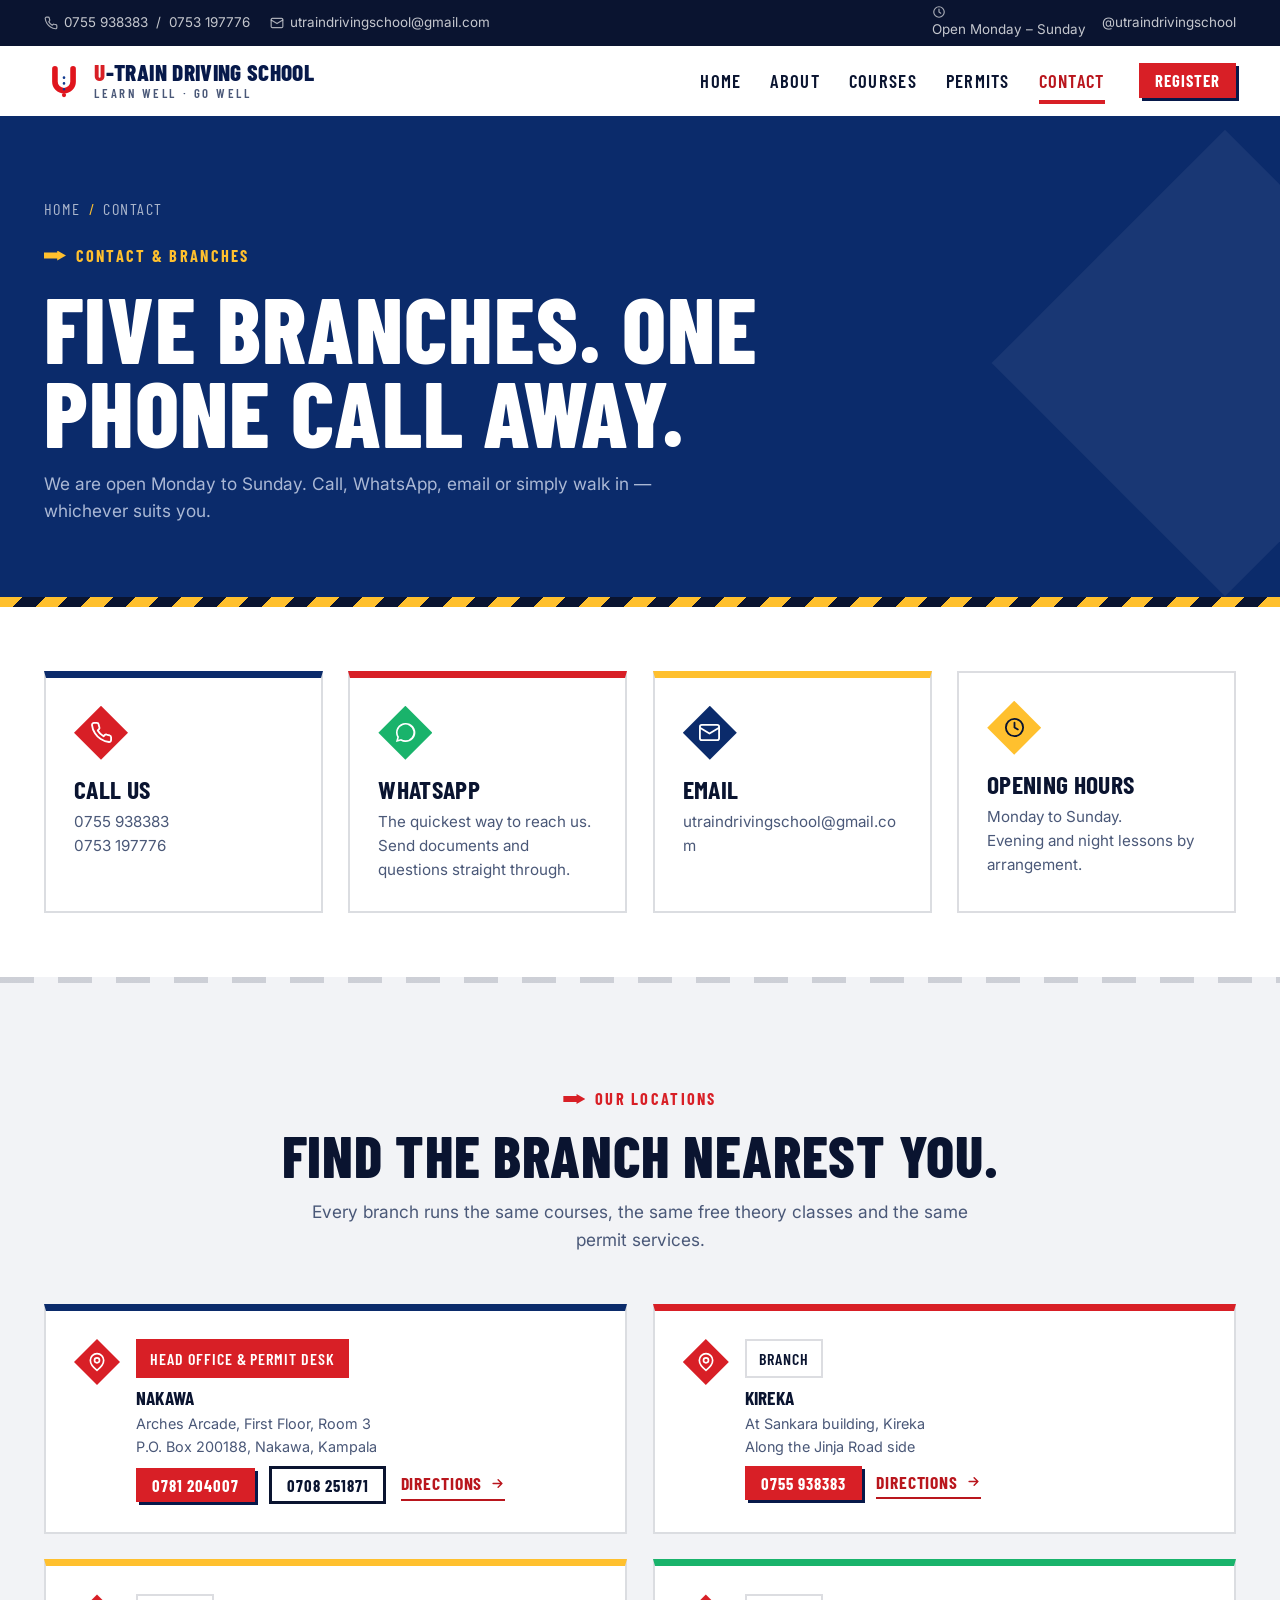
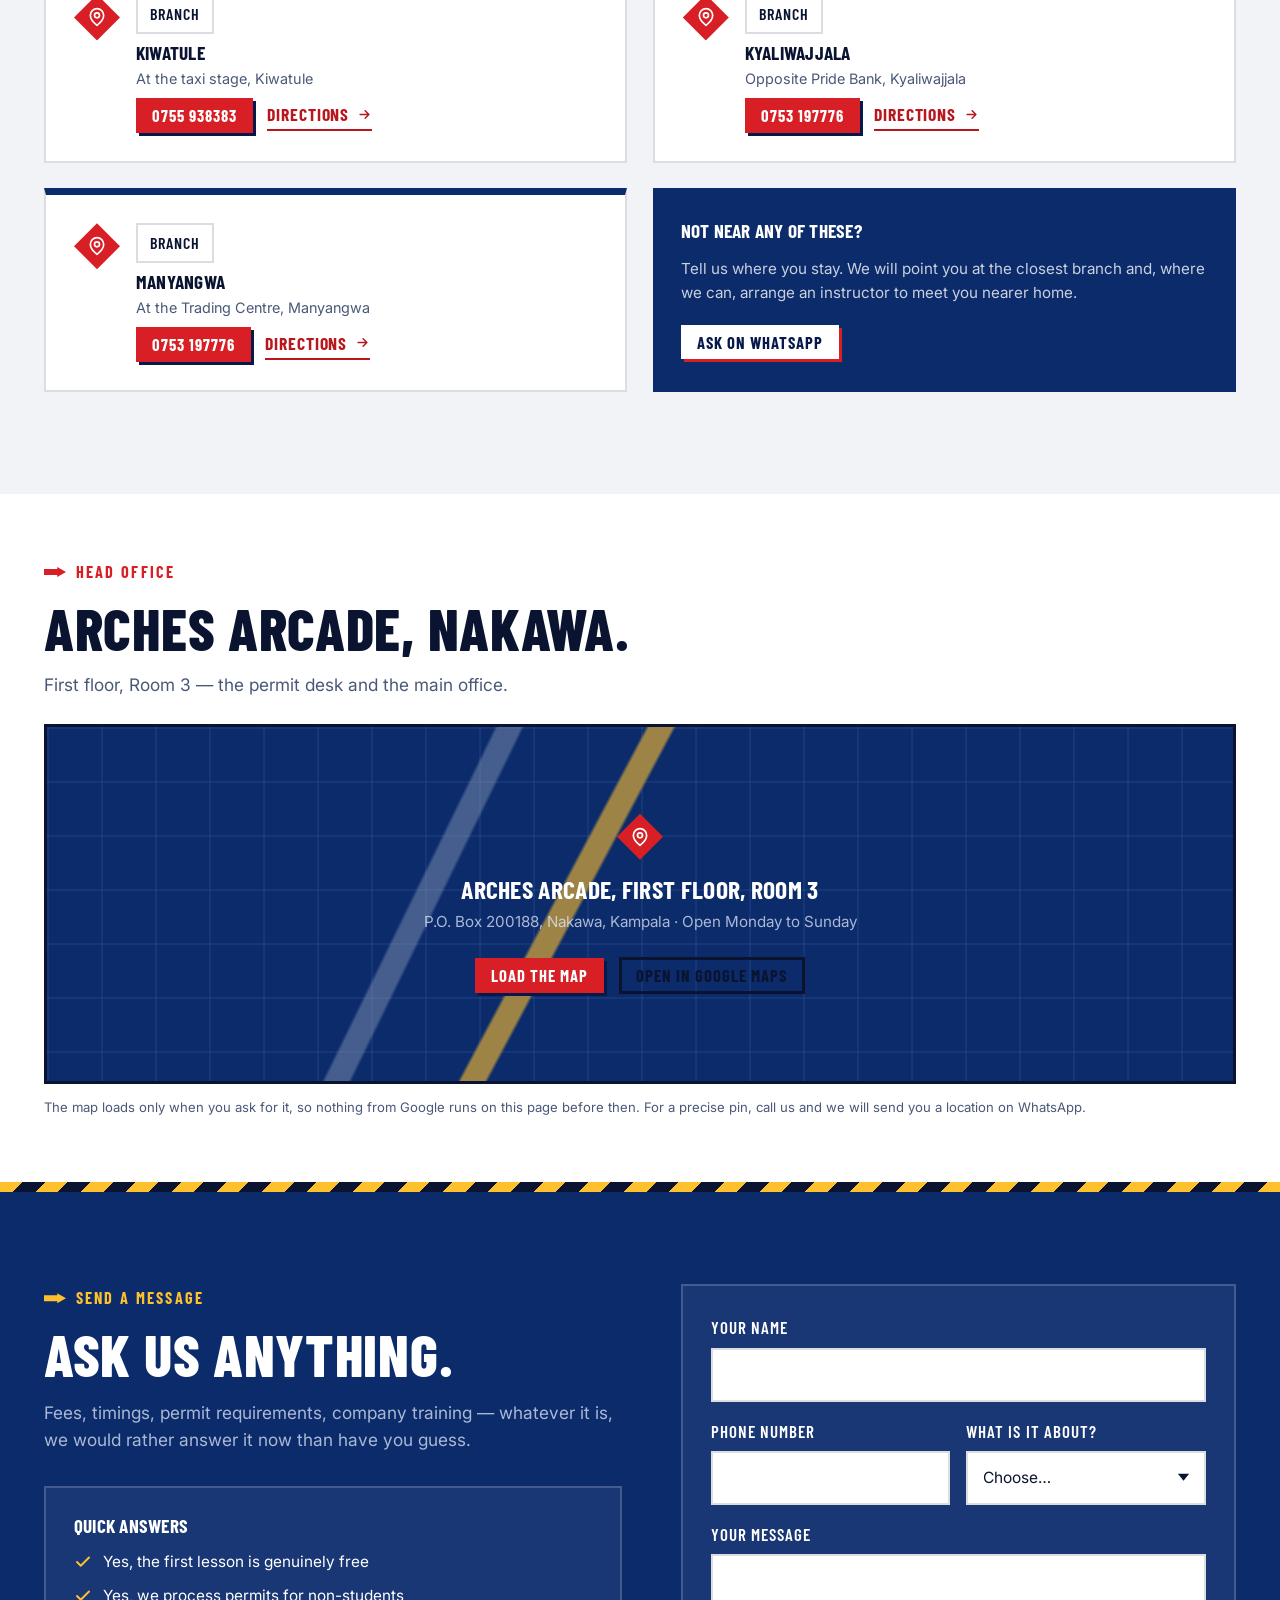
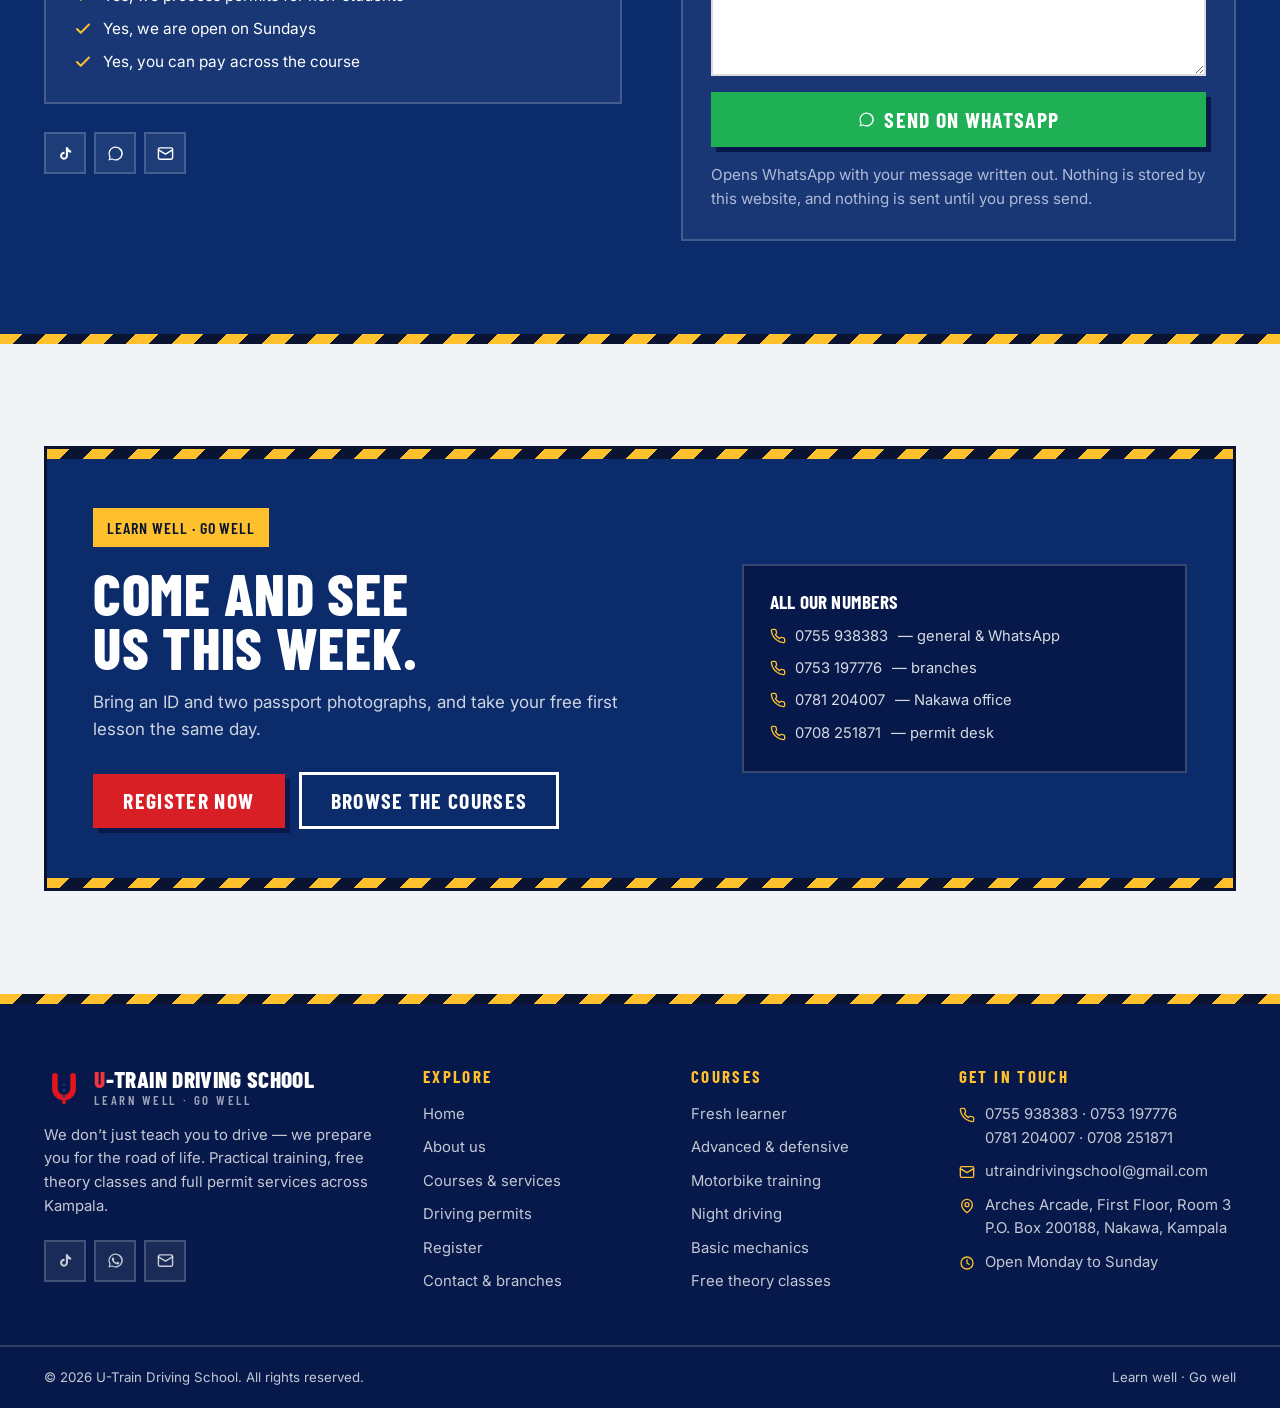
==== contact.html @ ebcaadc9 "U-Train Driving School website A seven-page static site for U-Train Driving School, Kampala: home, a" ====
<!DOCTYPE html>
<html lang="en">
<head>
<meta charset="utf-8">
<meta name="viewport" content="width=device-width, initial-scale=1">
<title>Contact U-Train Driving School | Five Branches in Kampala</title>
<meta name="description" content="Call, WhatsApp or visit U-Train Driving School in Nakawa, Kireka, Kiwatule, Kyaliwajjala and Manyangwa. Open Monday to Sunday.">
<meta name="theme-color" content="#0B2B6B">
<link rel="canonical" href="https://utraindrivingschool.com/contact.html">
<link rel="icon" href="assets/img/favicon.svg" type="image/svg+xml">

<meta property="og:type" content="website">
<meta property="og:title" content="Contact U-Train Driving School — Five Branches in Kampala">
<meta property="og:description" content="Call, WhatsApp or visit U-Train Driving School in Nakawa, Kireka, Kiwatule, Kyaliwajjala and Manyangwa. Open Monday to Sunday.">
<meta property="og:image" content="assets/img/photos/03-car-on-road.jpg">

<link rel="preconnect" href="https://fonts.googleapis.com">
<link rel="preconnect" href="https://fonts.gstatic.com" crossorigin>
<link href="https://fonts.googleapis.com/css2?family=Barlow+Condensed:wght@500;600;700;800&family=Inter:wght@400;500;600;700&display=swap" rel="stylesheet">
<link rel="stylesheet" href="assets/css/styles.css">

<script type="application/ld+json">
{
  "@context":"https://schema.org",
  "@type":"DrivingSchool",
  "name":"U-Train Driving School",
  "slogan":"Learn well. Go well.",
  "description":"Driving school in Kampala, Uganda offering practical road training, parking lessons, night driving, free theory classes, basic mechanics, defensive driving, motorbike training and driving permit services.",
  "telephone":"+256755938383",
  "email":"utraindrivingschool@gmail.com",
  "address":{"@type":"PostalAddress","streetAddress":"Arches Arcade, First Floor, Room 3","postOfficeBoxNumber":"200188","addressLocality":"Nakawa, Kampala","addressCountry":"UG"},
  "areaServed":"Kampala, Uganda",
  "openingHours":"Mo-Su",
  "sameAs":["https://www.tiktok.com/@utraindrivingschool"]
}
</script>
</head>

<body>
<a class="skip" href="#main">Skip to content</a>

<!-- ============ top bar ============ -->
<div class="topbar">
  <div class="container topbar__inner">
    <div class="topbar__left">
      <a href="tel:+256755938383"><svg viewBox="0 0 24 24" fill="none" stroke="currentColor" stroke-width="2" stroke-linecap="round" stroke-linejoin="round"><path d="M22 16.9v3a2 2 0 0 1-2.2 2 19.8 19.8 0 0 1-8.6-3.1 19.5 19.5 0 0 1-6-6A19.8 19.8 0 0 1 2.1 4.2 2 2 0 0 1 4.1 2h3a2 2 0 0 1 2 1.7c.1 1 .4 1.9.7 2.8a2 2 0 0 1-.5 2.1L8.1 9.9a16 16 0 0 0 6 6l1.3-1.3a2 2 0 0 1 2.1-.4c.9.3 1.8.6 2.8.7a2 2 0 0 1 1.7 2Z"/></svg>0755 938383 &nbsp;/&nbsp; 0753 197776</a>
      <a href="mailto:utraindrivingschool@gmail.com"><svg viewBox="0 0 24 24" fill="none" stroke="currentColor" stroke-width="2" stroke-linecap="round" stroke-linejoin="round"><rect x="2" y="4" width="20" height="16" rx="2"/><path d="m22 7-10 6L2 7"/></svg>utraindrivingschool@gmail.com</a>
    </div>
    <div class="topbar__right">
      <span><svg viewBox="0 0 24 24" fill="none" stroke="currentColor" stroke-width="2" stroke-linecap="round"><circle cx="12" cy="12" r="9"/><path d="M12 7v5l3 2"/></svg> Open Monday &ndash; Sunday</span>
      <a href="https://www.tiktok.com/@utraindrivingschool" target="_blank" rel="noopener">@utraindrivingschool</a>
    </div>
  </div>
</div>

<!-- ============ navigation ============ -->
<header class="nav">
  <div class="container nav__inner">
    <a class="brand" href="index.html" aria-label="U-Train Driving School home">
      <img class="brand__mark" src="assets/img/logo-mark.svg" alt="" width="40" height="40">
      <span class="brand__text">
        <span class="brand__name"><em>U</em>-Train Driving School</span>
        <span class="brand__tag">Learn well &middot; Go well</span>
      </span>
    </a>

    <nav class="nav__links" aria-label="Main">
      <a href="index.html">Home</a>
      <a href="about.html">About</a>
      <a href="courses.html">Courses</a>
      <a href="permits.html">Permits</a>
      <a href="contact.html" aria-current="page">Contact</a>
    </nav>

    <div class="nav__cta">
      <a class="btn btn--sm btn--desktop" href="enroll.html">Register</a>
      <button class="nav__toggle" type="button" aria-label="Open menu" aria-expanded="false" aria-controls="drawer"><span></span></button>
    </div>
  </div>
</header>

<div class="scrim"></div>
<aside class="drawer" id="drawer" aria-label="Mobile menu">
  <div class="drawer__head">
    <span class="brand__name" style="color:#fff"><em style="color:var(--red-500);font-style:normal">U</em>-Train</span>
    <button class="drawer__close" type="button" aria-label="Close menu">&times;</button>
  </div>
  <a href="index.html">Home</a>
  <a href="about.html">About us</a>
  <a href="courses.html">Courses &amp; services</a>
  <a href="permits.html">Driving permits</a>
  <a href="enroll.html">Register</a>
  <a href="contact.html" aria-current="page">Contact &amp; branches</a>
  <a class="btn btn--block" href="enroll.html">Book your first lesson</a>
  <a class="btn btn--block btn--wa" href="https://wa.me/256755938383" target="_blank" rel="noopener">WhatsApp us</a>
</aside>

<main id="main">

<!-- ============ page header ============ -->
<section class="phead">
  <div class="container" style="position:relative;z-index:2">
    <nav class="crumbs" aria-label="Breadcrumb"><a href="index.html">Home</a><span>/</span>Contact</nav>
    <span class="eyebrow">Contact &amp; branches</span>
    <h1>Five branches. One phone call away.</h1>
    <p class="lede">We are open Monday to Sunday. Call, WhatsApp, email or simply walk in &mdash; whichever suits you.</p>
  </div>
</section>

<!-- ============ contact methods ============ -->
<section class="sec sec--tight sec--white">
  <div class="container">
    <div class="grid g-4">
      <a class="card card--hover sign reveal" href="tel:+256755938383">
        <div class="icon-badge icon-badge--red"><svg viewBox="0 0 24 24" fill="none" stroke="currentColor" stroke-width="1.9" stroke-linecap="round" stroke-linejoin="round"><path d="M22 16.9v3a2 2 0 0 1-2.2 2 19.8 19.8 0 0 1-8.6-3.1 19.5 19.5 0 0 1-6-6A19.8 19.8 0 0 1 2.1 4.2 2 2 0 0 1 4.1 2h3a2 2 0 0 1 2 1.7c.1 1 .4 1.9.7 2.8a2 2 0 0 1-.5 2.1L8.1 9.9a16 16 0 0 0 6 6l1.3-1.3a2 2 0 0 1 2.1-.4c.9.3 1.8.6 2.8.7a2 2 0 0 1 1.7 2Z"/></svg></div>
        <h3>Call us</h3>
        <p style="margin-top:.4rem">0755 938383<br>0753 197776</p>
      </a>

      <a class="card card--hover sign reveal" data-d="1" href="https://wa.me/256755938383" target="_blank" rel="noopener">
        <div class="icon-badge icon-badge--green"><svg viewBox="0 0 24 24" fill="currentColor"><path d="M12 2a10 10 0 0 0-8.6 15L2 22l5.2-1.4A10 10 0 1 0 12 2Zm0 18.2a8.2 8.2 0 0 1-4.2-1.2l-.3-.2-3.1.8.8-3-.2-.3A8.2 8.2 0 1 1 12 20.2Z"/></svg></div>
        <h3>WhatsApp</h3>
        <p style="margin-top:.4rem">The quickest way to reach us. Send documents and questions straight through.</p>
      </a>

      <a class="card card--hover sign reveal" data-d="2" href="mailto:utraindrivingschool@gmail.com">
        <div class="icon-badge"><svg viewBox="0 0 24 24" fill="none" stroke="currentColor" stroke-width="1.9" stroke-linecap="round" stroke-linejoin="round"><rect x="2" y="4" width="20" height="16" rx="2"/><path d="m22 7-10 6L2 7"/></svg></div>
        <h3>Email</h3>
        <p style="margin-top:.4rem;word-break:break-word">utraindrivingschool@gmail.com</p>
      </a>

      <div class="card reveal" data-d="3">
        <div class="icon-badge icon-badge--amber"><svg viewBox="0 0 24 24" fill="none" stroke="currentColor" stroke-width="1.9" stroke-linecap="round" stroke-linejoin="round"><circle cx="12" cy="12" r="9"/><path d="M12 7v5l3.5 2"/></svg></div>
        <h3>Opening hours</h3>
        <p style="margin-top:.4rem">Monday to Sunday.<br>Evening and night lessons by arrangement.</p>
      </div>
    </div>
  </div>
</section>

<hr class="lane-rule">

<!-- ============ branches ============ -->
<section class="sec sec--paper">
  <div class="container">
    <div class="sec-head sec-head--center reveal">
      <span class="eyebrow">Our locations</span>
      <h2>Find the branch nearest you.</h2>
      <p class="lede" style="margin-inline:auto">Every branch runs the same courses, the same free theory classes and the same permit services.</p>
    </div>

    <div class="grid g-2">
      <article class="card card--hover sign reveal">
        <div class="branch">
          <span class="branch__pin"><svg viewBox="0 0 24 24" fill="none" stroke="currentColor" stroke-width="2" stroke-linecap="round" stroke-linejoin="round"><path d="M20 10c0 6-8 12-8 12s-8-6-8-12a8 8 0 0 1 16 0Z"/><circle cx="12" cy="10" r="3"/></svg></span>
          <div style="flex:1">
            <span class="chip chip--red" style="margin-bottom:.6rem">Head office &amp; permit desk</span>
            <h4>Nakawa</h4>
            <p>Arches Arcade, First Floor, Room 3<br>P.O. Box 200188, Nakawa, Kampala</p>
            <div class="btn-row" style="margin-top:.4rem">
              <a class="btn btn--sm" href="tel:+256781204007">0781 204007</a>
              <a class="btn btn--sm btn--ghost" href="tel:+256708251871">0708 251871</a>
              <a class="tlink" href="https://www.google.com/maps/search/?api=1&amp;query=Arches+Arcade+Nakawa+Kampala" target="_blank" rel="noopener">Directions
                <svg viewBox="0 0 24 24" fill="none" stroke="currentColor" stroke-width="2.4" stroke-linecap="round" stroke-linejoin="round"><path d="M5 12h14M13 6l6 6-6 6"/></svg>
              </a>
            </div>
          </div>
        </div>
      </article>

      <article class="card card--hover sign reveal" data-d="1">
        <div class="branch">
          <span class="branch__pin"><svg viewBox="0 0 24 24" fill="none" stroke="currentColor" stroke-width="2" stroke-linecap="round" stroke-linejoin="round"><path d="M20 10c0 6-8 12-8 12s-8-6-8-12a8 8 0 0 1 16 0Z"/><circle cx="12" cy="10" r="3"/></svg></span>
          <div style="flex:1">
            <span class="chip" style="margin-bottom:.6rem">Branch</span>
            <h4>Kireka</h4>
            <p>At Sankara building, Kireka<br>Along the Jinja Road side</p>
            <div class="btn-row" style="margin-top:.4rem">
              <a class="btn btn--sm" href="tel:+256755938383">0755 938383</a>
              <a class="tlink" href="https://www.google.com/maps/search/?api=1&amp;query=Kireka+Kampala+Uganda" target="_blank" rel="noopener">Directions
                <svg viewBox="0 0 24 24" fill="none" stroke="currentColor" stroke-width="2.4" stroke-linecap="round" stroke-linejoin="round"><path d="M5 12h14M13 6l6 6-6 6"/></svg>
              </a>
            </div>
          </div>
        </div>
      </article>

      <article class="card card--hover sign reveal">
        <div class="branch">
          <span class="branch__pin"><svg viewBox="0 0 24 24" fill="none" stroke="currentColor" stroke-width="2" stroke-linecap="round" stroke-linejoin="round"><path d="M20 10c0 6-8 12-8 12s-8-6-8-12a8 8 0 0 1 16 0Z"/><circle cx="12" cy="10" r="3"/></svg></span>
          <div style="flex:1">
            <span class="chip" style="margin-bottom:.6rem">Branch</span>
            <h4>Kiwatule</h4>
            <p>At the taxi stage, Kiwatule</p>
            <div class="btn-row" style="margin-top:.4rem">
              <a class="btn btn--sm" href="tel:+256755938383">0755 938383</a>
              <a class="tlink" href="https://www.google.com/maps/search/?api=1&amp;query=Kiwatule+Kampala+Uganda" target="_blank" rel="noopener">Directions
                <svg viewBox="0 0 24 24" fill="none" stroke="currentColor" stroke-width="2.4" stroke-linecap="round" stroke-linejoin="round"><path d="M5 12h14M13 6l6 6-6 6"/></svg>
              </a>
            </div>
          </div>
        </div>
      </article>

      <article class="card card--hover sign reveal" data-d="1">
        <div class="branch">
          <span class="branch__pin"><svg viewBox="0 0 24 24" fill="none" stroke="currentColor" stroke-width="2" stroke-linecap="round" stroke-linejoin="round"><path d="M20 10c0 6-8 12-8 12s-8-6-8-12a8 8 0 0 1 16 0Z"/><circle cx="12" cy="10" r="3"/></svg></span>
          <div style="flex:1">
            <span class="chip" style="margin-bottom:.6rem">Branch</span>
            <h4>Kyaliwajjala</h4>
            <p>Opposite Pride Bank, Kyaliwajjala</p>
            <div class="btn-row" style="margin-top:.4rem">
              <a class="btn btn--sm" href="tel:+256753197776">0753 197776</a>
              <a class="tlink" href="https://www.google.com/maps/search/?api=1&amp;query=Kyaliwajjala+Kampala+Uganda" target="_blank" rel="noopener">Directions
                <svg viewBox="0 0 24 24" fill="none" stroke="currentColor" stroke-width="2.4" stroke-linecap="round" stroke-linejoin="round"><path d="M5 12h14M13 6l6 6-6 6"/></svg>
              </a>
            </div>
          </div>
        </div>
      </article>

      <article class="card card--hover sign reveal">
        <div class="branch">
          <span class="branch__pin"><svg viewBox="0 0 24 24" fill="none" stroke="currentColor" stroke-width="2" stroke-linecap="round" stroke-linejoin="round"><path d="M20 10c0 6-8 12-8 12s-8-6-8-12a8 8 0 0 1 16 0Z"/><circle cx="12" cy="10" r="3"/></svg></span>
          <div style="flex:1">
            <span class="chip" style="margin-bottom:.6rem">Branch</span>
            <h4>Manyangwa</h4>
            <p>At the Trading Centre, Manyangwa</p>
            <div class="btn-row" style="margin-top:.4rem">
              <a class="btn btn--sm" href="tel:+256753197776">0753 197776</a>
              <a class="tlink" href="https://www.google.com/maps/search/?api=1&amp;query=Manyangwa+Uganda" target="_blank" rel="noopener">Directions
                <svg viewBox="0 0 24 24" fill="none" stroke="currentColor" stroke-width="2.4" stroke-linecap="round" stroke-linejoin="round"><path d="M5 12h14M13 6l6 6-6 6"/></svg>
              </a>
            </div>
          </div>
        </div>
      </article>

      <article class="card on-dark reveal" data-d="1" style="display:flex;flex-direction:column;justify-content:center;border:0">
        <h4 style="color:#fff">Not near any of these?</h4>
        <p style="color:rgba(255,255,255,.78);margin:.5rem 0 1.2rem">Tell us where you stay. We will point you at the closest branch and, where we can, arrange an instructor to meet you nearer home.</p>
        <a class="btn btn--sm btn--light" href="https://wa.me/256755938383" target="_blank" rel="noopener" style="align-self:flex-start">Ask on WhatsApp</a>
      </article>
    </div>
  </div>
</section>

<!-- ============ map ============ -->
<section class="sec sec--tight sec--white">
  <div class="container">
    <div class="sec-head reveal" style="margin-bottom:1.6rem">
      <span class="eyebrow">Head office</span>
      <h2>Arches Arcade, Nakawa.</h2>
      <p class="lede">First floor, Room 3 &mdash; the permit desk and the main office.</p>
    </div>
    <div class="mapbox reveal"
         data-map="https://www.google.com/maps?q=Nakawa,Kampala,Uganda&amp;output=embed"
         data-map-title="Map of Nakawa, Kampala, where the U-Train Driving School head office is located">
      <div class="mapbox__grid" aria-hidden="true"></div>
      <div class="mapbox__inner">
        <span class="branch__pin"><svg viewBox="0 0 24 24" fill="none" stroke="currentColor" stroke-width="2" stroke-linecap="round" stroke-linejoin="round"><path d="M20 10c0 6-8 12-8 12s-8-6-8-12a8 8 0 0 1 16 0Z"/><circle cx="12" cy="10" r="3"/></svg></span>
        <h3>Arches Arcade, First Floor, Room 3</h3>
        <p>P.O. Box 200188, Nakawa, Kampala &middot; Open Monday to Sunday</p>
        <div class="btn-row">
          <button class="btn btn--sm" type="button" data-map-load>Load the map</button>
          <a class="btn btn--sm btn--ghost" href="https://www.google.com/maps/search/?api=1&amp;query=Arches+Arcade+Nakawa+Kampala" target="_blank" rel="noopener">Open in Google Maps</a>
        </div>
      </div>
    </div>
    <p class="form__note reveal" style="margin-top:.8rem">The map loads only when you ask for it, so nothing from Google runs on this page before then. For a precise pin, call us and we will send you a location on WhatsApp.</p>
  </div>
</section>

<!-- ============ message form ============ -->
<section class="sec sec--dark">
  <div class="container split" style="position:relative;z-index:2;align-items:start">
    <div class="reveal">
      <span class="eyebrow">Send a message</span>
      <h2>Ask us anything.</h2>
      <p class="lede" style="margin-top:1.1rem">Fees, timings, permit requirements, company training &mdash; whatever it is, we would rather answer it now than have you guess.</p>

      <div class="card" style="margin-top:2rem">
        <h4 style="margin-bottom:.9rem">Quick answers</h4>
        <ul class="ticks">
          <li><svg viewBox="0 0 24 24" fill="none" stroke="currentColor" stroke-width="2.6" stroke-linecap="round" stroke-linejoin="round"><path d="M20 6 9 17l-5-5"/></svg>Yes, the first lesson is genuinely free</li>
          <li><svg viewBox="0 0 24 24" fill="none" stroke="currentColor" stroke-width="2.6" stroke-linecap="round" stroke-linejoin="round"><path d="M20 6 9 17l-5-5"/></svg>Yes, we process permits for non-students</li>
          <li><svg viewBox="0 0 24 24" fill="none" stroke="currentColor" stroke-width="2.6" stroke-linecap="round" stroke-linejoin="round"><path d="M20 6 9 17l-5-5"/></svg>Yes, we are open on Sundays</li>
          <li><svg viewBox="0 0 24 24" fill="none" stroke="currentColor" stroke-width="2.6" stroke-linecap="round" stroke-linejoin="round"><path d="M20 6 9 17l-5-5"/></svg>Yes, you can pay across the course</li>
        </ul>
      </div>

      <div class="socials" style="margin-top:1.8rem">
        <a href="https://www.tiktok.com/@utraindrivingschool" target="_blank" rel="noopener" aria-label="U-Train on TikTok"><svg viewBox="0 0 24 24" fill="currentColor"><path d="M16.6 5.8a4.8 4.8 0 0 1-1.1-2.8h-3v12.3a2.6 2.6 0 1 1-1.9-2.5V9.6a5.6 5.6 0 1 0 4.9 5.6V9.7a7.8 7.8 0 0 0 4.5 1.4V8.1a4.8 4.8 0 0 1-3.4-2.3Z"/></svg></a>
        <a href="https://wa.me/256755938383" target="_blank" rel="noopener" aria-label="U-Train on WhatsApp"><svg viewBox="0 0 24 24" fill="currentColor"><path d="M12 2a10 10 0 0 0-8.6 15L2 22l5.2-1.4A10 10 0 1 0 12 2Zm0 18.2a8.2 8.2 0 0 1-4.2-1.2l-.3-.2-3.1.8.8-3-.2-.3A8.2 8.2 0 1 1 12 20.2Z"/></svg></a>
        <a href="mailto:utraindrivingschool@gmail.com" aria-label="Email U-Train"><svg viewBox="0 0 24 24" fill="none" stroke="currentColor" stroke-width="2" stroke-linecap="round" stroke-linejoin="round"><rect x="2" y="4" width="20" height="16" rx="2"/><path d="m22 7-10 6L2 7"/></svg></a>
      </div>
    </div>

    <div class="card reveal" data-d="1">
      <form class="form" data-wa-form data-wa-title="MESSAGE FROM THE U-TRAIN WEBSITE">
        <div class="field">
          <label for="c-name">Your name</label>
          <input id="c-name" name="name" data-label="Name" type="text" autocomplete="name" required>
        </div>
        <div class="form__row">
          <div class="field">
            <label for="c-phone">Phone number</label>
            <input id="c-phone" name="phone" data-label="Phone" type="tel" autocomplete="tel" required>
          </div>
          <div class="field">
            <label for="c-topic">What is it about?</label>
            <select id="c-topic" name="topic" data-label="Topic" required>
              <option value="">Choose…</option>
              <option>Driving lessons</option>
              <option>Motorbike training</option>
              <option>Permit processing or renewal</option>
              <option>Permit class extension</option>
              <option>Company / fleet training</option>
              <option>Fees</option>
              <option>Something else</option>
            </select>
          </div>
        </div>
        <div class="field">
          <label for="c-msg">Your message</label>
          <textarea id="c-msg" name="message" data-label="Message" required></textarea>
        </div>
        <button class="btn btn--lg btn--wa btn--block" type="submit">
          <svg viewBox="0 0 24 24" fill="currentColor"><path d="M12 2a10 10 0 0 0-8.6 15L2 22l5.2-1.4A10 10 0 1 0 12 2Zm0 18.2a8.2 8.2 0 0 1-4.2-1.2l-.3-.2-3.1.8.8-3-.2-.3A8.2 8.2 0 1 1 12 20.2Z"/></svg>
          Send on WhatsApp
        </button>
        <p class="form__note" data-form-status role="status" hidden></p>
        <p class="form__note">Opens WhatsApp with your message written out. Nothing is stored by this website, and nothing is sent until you press send.</p>
      </form>
    </div>
  </div>
</section>

<!-- ============ CTA ============ -->
<section class="sec sec--paper">
  <div class="container">
    <div class="cta-band reveal">
      <div class="cta-band__inner">
        <div>
          <span class="chip chip--amber" style="margin-bottom:1.2rem">Learn well &middot; Go well</span>
          <h2>Come and see us this week.</h2>
          <p>Bring an ID and two passport photographs, and take your free first lesson the same day.</p>
          <div class="btn-row">
            <a class="btn btn--lg" href="enroll.html">Register now</a>
            <a class="btn btn--lg btn--ghost" href="courses.html">Browse the courses</a>
          </div>
        </div>
        <div class="cta-band__aside">
          <h4>All our numbers</h4>
          <ul>
            <li><svg viewBox="0 0 24 24" fill="none" stroke="currentColor" stroke-width="2" stroke-linecap="round" stroke-linejoin="round"><path d="M22 16.9v3a2 2 0 0 1-2.2 2 19.8 19.8 0 0 1-8.6-3.1 19.5 19.5 0 0 1-6-6A19.8 19.8 0 0 1 2.1 4.2 2 2 0 0 1 4.1 2h3a2 2 0 0 1 2 1.7c.1 1 .4 1.9.7 2.8a2 2 0 0 1-.5 2.1L8.1 9.9a16 16 0 0 0 6 6l1.3-1.3a2 2 0 0 1 2.1-.4c.9.3 1.8.6 2.8.7a2 2 0 0 1 1.7 2Z"/></svg><a href="tel:+256755938383">0755 938383</a> &mdash; general &amp; WhatsApp</li>
            <li><svg viewBox="0 0 24 24" fill="none" stroke="currentColor" stroke-width="2" stroke-linecap="round" stroke-linejoin="round"><path d="M22 16.9v3a2 2 0 0 1-2.2 2 19.8 19.8 0 0 1-8.6-3.1 19.5 19.5 0 0 1-6-6A19.8 19.8 0 0 1 2.1 4.2 2 2 0 0 1 4.1 2h3a2 2 0 0 1 2 1.7c.1 1 .4 1.9.7 2.8a2 2 0 0 1-.5 2.1L8.1 9.9a16 16 0 0 0 6 6l1.3-1.3a2 2 0 0 1 2.1-.4c.9.3 1.8.6 2.8.7a2 2 0 0 1 1.7 2Z"/></svg><a href="tel:+256753197776">0753 197776</a> &mdash; branches</li>
            <li><svg viewBox="0 0 24 24" fill="none" stroke="currentColor" stroke-width="2" stroke-linecap="round" stroke-linejoin="round"><path d="M22 16.9v3a2 2 0 0 1-2.2 2 19.8 19.8 0 0 1-8.6-3.1 19.5 19.5 0 0 1-6-6A19.8 19.8 0 0 1 2.1 4.2 2 2 0 0 1 4.1 2h3a2 2 0 0 1 2 1.7c.1 1 .4 1.9.7 2.8a2 2 0 0 1-.5 2.1L8.1 9.9a16 16 0 0 0 6 6l1.3-1.3a2 2 0 0 1 2.1-.4c.9.3 1.8.6 2.8.7a2 2 0 0 1 1.7 2Z"/></svg><a href="tel:+256781204007">0781 204007</a> &mdash; Nakawa office</li>
            <li><svg viewBox="0 0 24 24" fill="none" stroke="currentColor" stroke-width="2" stroke-linecap="round" stroke-linejoin="round"><path d="M22 16.9v3a2 2 0 0 1-2.2 2 19.8 19.8 0 0 1-8.6-3.1 19.5 19.5 0 0 1-6-6A19.8 19.8 0 0 1 2.1 4.2 2 2 0 0 1 4.1 2h3a2 2 0 0 1 2 1.7c.1 1 .4 1.9.7 2.8a2 2 0 0 1-.5 2.1L8.1 9.9a16 16 0 0 0 6 6l1.3-1.3a2 2 0 0 1 2.1-.4c.9.3 1.8.6 2.8.7a2 2 0 0 1 1.7 2Z"/></svg><a href="tel:+256708251871">0708 251871</a> &mdash; permit desk</li>
          </ul>
        </div>
      </div>
    </div>
  </div>
</section>

</main>

<!-- ============ footer ============ -->
<footer class="footer">
  <div class="container footer__top">
    <div>
      <a class="brand" href="index.html">
        <img class="brand__mark" src="assets/img/logo-mark.svg" alt="" width="40" height="40">
        <span class="brand__text">
          <span class="brand__name"><em style="color:var(--red-400);font-style:normal">U</em>-Train Driving School</span>
          <span class="brand__tag">Learn well &middot; Go well</span>
        </span>
      </a>
      <p class="footer__about">We don&rsquo;t just teach you to drive &mdash; we prepare you for the road of life. Practical training, free theory classes and full permit services across Kampala.</p>
      <div class="socials">
        <a href="https://www.tiktok.com/@utraindrivingschool" target="_blank" rel="noopener" aria-label="U-Train on TikTok"><svg viewBox="0 0 24 24" fill="currentColor"><path d="M16.6 5.8a4.8 4.8 0 0 1-1.1-2.8h-3v12.3a2.6 2.6 0 1 1-1.9-2.5V9.6a5.6 5.6 0 1 0 4.9 5.6V9.7a7.8 7.8 0 0 0 4.5 1.4V8.1a4.8 4.8 0 0 1-3.4-2.3Z"/></svg></a>
        <a href="https://wa.me/256755938383" target="_blank" rel="noopener" aria-label="U-Train on WhatsApp"><svg viewBox="0 0 24 24" fill="currentColor"><path d="M12 2a10 10 0 0 0-8.6 15L2 22l5.2-1.4A10 10 0 1 0 12 2Zm0 18.2a8.2 8.2 0 0 1-4.2-1.2l-.3-.2-3.1.8.8-3-.2-.3A8.2 8.2 0 1 1 12 20.2Zm4.6-5.6c-.3-.2-1.5-.7-1.8-.8-.2-.1-.4-.1-.6.1l-.8 1c-.1.2-.3.2-.5.1a6.7 6.7 0 0 1-3.3-2.9c-.2-.3 0-.4.1-.6l.4-.5.2-.4v-.4l-.8-1.9c-.2-.5-.4-.4-.6-.4h-.5a1 1 0 0 0-.7.3c-.3.3-.9.9-.9 2.1s.9 2.5 1 2.6c.2.2 1.9 2.9 4.5 4 2.3 1 2.7.8 3.2.7.5 0 1.5-.6 1.7-1.2.2-.6.2-1.1.1-1.2 0-.1-.2-.2-.4-.3Z"/></svg></a>
        <a href="mailto:utraindrivingschool@gmail.com" aria-label="Email U-Train"><svg viewBox="0 0 24 24" fill="none" stroke="currentColor" stroke-width="2" stroke-linecap="round" stroke-linejoin="round"><rect x="2" y="4" width="20" height="16" rx="2"/><path d="m22 7-10 6L2 7"/></svg></a>
      </div>
    </div>

    <div>
      <h4>Explore</h4>
      <ul>
        <li><a href="index.html">Home</a></li>
        <li><a href="about.html">About us</a></li>
        <li><a href="courses.html">Courses &amp; services</a></li>
        <li><a href="permits.html">Driving permits</a></li>
        <li><a href="enroll.html">Register</a></li>
        <li><a href="contact.html">Contact &amp; branches</a></li>
      </ul>
    </div>

    <div>
      <h4>Courses</h4>
      <ul>
        <li><a href="courses.html#fresh">Fresh learner</a></li>
        <li><a href="courses.html#advanced">Advanced &amp; defensive</a></li>
        <li><a href="courses.html#motorbike">Motorbike training</a></li>
        <li><a href="courses.html#night">Night driving</a></li>
        <li><a href="courses.html#mechanics">Basic mechanics</a></li>
        <li><a href="courses.html#theory">Free theory classes</a></li>
      </ul>
    </div>

    <div>
      <h4>Get in touch</h4>
      <ul class="footer__contact">
        <li><svg viewBox="0 0 24 24" fill="none" stroke="currentColor" stroke-width="2" stroke-linecap="round" stroke-linejoin="round"><path d="M22 16.9v3a2 2 0 0 1-2.2 2 19.8 19.8 0 0 1-8.6-3.1 19.5 19.5 0 0 1-6-6A19.8 19.8 0 0 1 2.1 4.2 2 2 0 0 1 4.1 2h3a2 2 0 0 1 2 1.7c.1 1 .4 1.9.7 2.8a2 2 0 0 1-.5 2.1L8.1 9.9a16 16 0 0 0 6 6l1.3-1.3a2 2 0 0 1 2.1-.4c.9.3 1.8.6 2.8.7a2 2 0 0 1 1.7 2Z"/></svg><span><a href="tel:+256755938383">0755 938383</a> &middot; <a href="tel:+256753197776">0753 197776</a><br><a href="tel:+256781204007">0781 204007</a> &middot; <a href="tel:+256708251871">0708 251871</a></span></li>
        <li><svg viewBox="0 0 24 24" fill="none" stroke="currentColor" stroke-width="2" stroke-linecap="round" stroke-linejoin="round"><rect x="2" y="4" width="20" height="16" rx="2"/><path d="m22 7-10 6L2 7"/></svg><a href="mailto:utraindrivingschool@gmail.com">utraindrivingschool@gmail.com</a></li>
        <li><svg viewBox="0 0 24 24" fill="none" stroke="currentColor" stroke-width="2" stroke-linecap="round" stroke-linejoin="round"><path d="M20 10c0 6-8 12-8 12s-8-6-8-12a8 8 0 0 1 16 0Z"/><circle cx="12" cy="10" r="3"/></svg><span>Arches Arcade, First Floor, Room 3<br>P.O. Box 200188, Nakawa, Kampala</span></li>
        <li><svg viewBox="0 0 24 24" fill="none" stroke="currentColor" stroke-width="2" stroke-linecap="round"><circle cx="12" cy="12" r="9"/><path d="M12 7v5l3 2"/></svg><span>Open Monday to Sunday</span></li>
      </ul>
    </div>
  </div>

  <div class="container footer__bar">
    <span>&copy; <span data-year>2026</span> U-Train Driving School. All rights reserved.</span>
    <span>Learn well &middot; Go well</span>
  </div>
</footer>

<!-- sticky call bar, phones only -->
<div class="callbar">
  <a href="tel:+256755938383"><svg viewBox="0 0 24 24" fill="none" stroke="currentColor" stroke-width="2" stroke-linecap="round" stroke-linejoin="round"><path d="M22 16.9v3a2 2 0 0 1-2.2 2 19.8 19.8 0 0 1-8.6-3.1 19.5 19.5 0 0 1-6-6A19.8 19.8 0 0 1 2.1 4.2 2 2 0 0 1 4.1 2h3a2 2 0 0 1 2 1.7c.1 1 .4 1.9.7 2.8a2 2 0 0 1-.5 2.1L8.1 9.9a16 16 0 0 0 6 6l1.3-1.3a2 2 0 0 1 2.1-.4c.9.3 1.8.6 2.8.7a2 2 0 0 1 1.7 2Z"/></svg>Call us</a>
  <a href="https://wa.me/256755938383" target="_blank" rel="noopener"><svg viewBox="0 0 24 24" fill="currentColor"><path d="M12 2a10 10 0 0 0-8.6 15L2 22l5.2-1.4A10 10 0 1 0 12 2Zm0 18.2a8.2 8.2 0 0 1-4.2-1.2l-.3-.2-3.1.8.8-3-.2-.3A8.2 8.2 0 1 1 12 20.2Z"/></svg>WhatsApp</a>
</div>

<script src="assets/js/main.js"></script>
</body>
</html>
---- assets/css/styles.css ----
/* =========================================================================
   U-TRAIN DRIVING SCHOOL — "Road Signs"
   "Learn well. Go well."

   One idea, carried the whole way: the site is built from the language of
   the road. Signage type, hazard tape, chevrons, diamond warning plates,
   lane markings, the L plate. Hard edges everywhere — no soft cards, no
   gradient mush. Navy is the structure, red is the action, amber is the
   marking. Nothing is round unless a real road sign is round.
   ========================================================================= */

/* ---------- 1. Tokens ---------------------------------------------------- */
:root {
  /* signage palette */
  --navy-950:#061536;
  --navy-900:#07194A;
  --navy-850:#0A2460;
  --navy-800:#0B2B6B;
  --navy-700:#13397F;
  --navy-600:#1B4799;
  --blue-500:#2A5FC4;
  --blue-400:#4F82E8;
  --blue-300:#8FB0FF;
  --blue-100:#DCE6FA;

  --red-700:#9C0D14;
  --red-600:#B9161D;
  --red-500:#D81F26;
  --red-400:#F2353C;

  --amber:#FFC02E;
  --amber-600:#D99400;
  --amber-soft:#FFE6A8;

  --green:#19B36B;
  --green-700:#0C7A47;

  /* surfaces */
  --ink:#0A1430;
  --paper:#F2F3F6;
  --paper-2:#E4E7EE;
  --white:#ffffff;

  /* text */
  --t-on-dark:#FFFFFF;
  --t-on-dark-soft:rgba(226,234,250,.74);
  --t-on-light:#0A1430;
  --t-on-light-soft:#4A5878;

  /* lines — thick and literal, not hairline suggestions */
  --line-dark:rgba(255,255,255,.18);
  --line-light:rgba(10,20,48,.14);

  /* type */
  --font-display:'Barlow Condensed','Arial Narrow',system-ui,sans-serif;
  --font-body:'Inter','Segoe UI',system-ui,-apple-system,sans-serif;

  /* geometry — the radius tokens survive for older inline styles, but a road
     sign is not rounded, so they are all effectively square now. */
  --r-sm:0px;
  --r-md:0px;
  --r-lg:0px;
  --r-xl:0px;
  --r-pill:0px;

  --container:1280px;
  --gutter:clamp(18px,4.4vw,44px);
  --section-y:clamp(64px,8vw,116px);

  /* hard offsets instead of blurred shadows */
  --sh-sm:4px 4px 0 rgba(10,20,48,.09);
  --sh-md:8px 8px 0 rgba(10,20,48,.12);
  --sh-lg:14px 14px 0 rgba(10,20,48,.16);
  --sh-red:6px 6px 0 var(--navy-900);
  --sh-inset-dark:none;

  --ease:cubic-bezier(.2,.8,.3,1);
  --ease-out:cubic-bezier(.16,1,.3,1);

  /* the two road markings, reusable */
  --tape:repeating-linear-gradient(135deg,var(--amber) 0 16px,var(--ink) 16px 32px);
  --tape-thin:repeating-linear-gradient(135deg,var(--amber) 0 10px,var(--ink) 10px 20px);
}

/* ---------- 2. Reset ----------------------------------------------------- */
*,*::before,*::after{box-sizing:border-box}
*{margin:0}
html{-webkit-text-size-adjust:100%;scroll-behavior:smooth;scroll-padding-top:100px}
body{
  font-family:var(--font-body);
  font-size:17px;
  line-height:1.6;
  color:var(--t-on-light);
  background:var(--paper);
  -webkit-font-smoothing:antialiased;
  overflow-x:hidden;
}
img,svg,video,iframe{display:block;max-width:100%}
img{height:auto}
button,input,select,textarea{font:inherit;color:inherit}
button{background:none;border:0;cursor:pointer}
a{color:inherit;text-decoration:none}
ul,ol{list-style:none;padding:0}
:focus-visible{outline:3px solid var(--amber);outline-offset:2px}

/* ---------- 3. Type ------------------------------------------------------ */
h1,h2,h3,h4,.display{
  font-family:var(--font-display);
  font-weight:800;
  text-transform:uppercase;
  line-height:.92;
  letter-spacing:.012em;
  text-wrap:balance;
}
.display{font-size:clamp(3.2rem,8.4vw,7rem)}
h1{font-size:clamp(2.9rem,7.2vw,5.8rem)}
h2{font-size:clamp(2.1rem,4.6vw,3.7rem)}
h3{font-size:clamp(1.3rem,2vw,1.62rem);font-weight:700;line-height:1.02}
h4{font-size:1.2rem;font-weight:700;line-height:1.05}

.lede{
  font-size:clamp(1.03rem,1.35vw,1.2rem);
  line-height:1.58;
  color:var(--t-on-light-soft);
  max-width:60ch;
}
.on-dark .lede,.sec--dark .lede,.hero .lede,.phead .lede,.cta-band .lede{color:var(--t-on-dark-soft)}

/* eyebrow reads like a route marker on a sign */
.eyebrow{
  display:inline-flex;align-items:center;gap:.6rem;
  font-family:var(--font-display);font-weight:700;
  font-size:1.02rem;letter-spacing:.14em;text-transform:uppercase;
  color:var(--red-500);margin-bottom:1rem;
}
.eyebrow::before{
  content:"";width:22px;height:10px;flex:none;background:currentColor;
  clip-path:polygon(0 20%,60% 20%,60% 0,100% 50%,60% 100%,60% 80%,0 80%);
}
.sec--dark .eyebrow,.hero .eyebrow,.phead .eyebrow,.cta-band .eyebrow,.on-dark .eyebrow{color:var(--amber)}

.text-red{color:var(--red-500)}
.text-amber{color:var(--amber)}
.muted{color:var(--t-on-light-soft)}
.sec--dark .muted,.hero .muted,.phead .muted,.cta-band .muted,.on-dark .muted{color:var(--t-on-dark-soft)}

/* a word painted in, like a marking on the road */
.mark{color:var(--amber);display:inline-block}

/* ---------- 4. Layout ---------------------------------------------------- */
.container{width:100%;max-width:var(--container);margin-inline:auto;padding-inline:var(--gutter)}
.container--wide{max-width:1440px}
.container--narrow{max-width:880px}

.sec{position:relative;padding-block:var(--section-y)}
.sec--tight{padding-block:clamp(44px,5vw,72px)}
.sec--paper{background:var(--paper)}
.sec--white{background:var(--white)}
.sec--soft{background:var(--paper-2)}
.sec--dark{background:var(--navy-800);color:var(--t-on-dark)}
.sec--dark h1,.sec--dark h2,.sec--dark h3,.sec--dark h4{color:#fff}

/* every dark section is bounded by tape, so the page reads as a marked route */
.sec--dark::before,.sec--dark::after{content:"";position:absolute;left:0;right:0;height:10px;background:var(--tape);z-index:2}
.sec--dark::before{top:0}
.sec--dark::after{bottom:0}

.grid{display:grid;gap:clamp(16px,2vw,26px)}
.g-2{grid-template-columns:repeat(2,minmax(0,1fr))}
.g-3{grid-template-columns:repeat(3,minmax(0,1fr))}
.g-4{grid-template-columns:repeat(4,minmax(0,1fr))}
.split{display:grid;grid-template-columns:1.02fr .98fr;gap:clamp(30px,4.6vw,70px);align-items:center}
.split--wide-left{grid-template-columns:1.3fr .7fr}

.sec-head{max-width:760px;margin-bottom:clamp(30px,4vw,54px)}
.sec-head--center{margin-inline:auto;text-align:center}
.sec-head--center .eyebrow{justify-content:center}
.sec-head--row{display:flex;justify-content:space-between;align-items:flex-end;gap:36px;max-width:none}
.sec-head p{margin-top:1rem}

.stack-sm>*+*{margin-top:.55rem}
.stack>*+*{margin-top:1rem}
.stack-lg>*+*{margin-top:1.8rem}

/* road markings as dividers ------------------------------------------------ */
.hazard{height:10px;background:var(--tape);width:100%}
.hazard--thin{height:7px;background:var(--tape-thin)}
.lane-rule{
  height:6px;border:0;margin:0;
  background:repeating-linear-gradient(90deg,var(--ink) 0 34px,transparent 34px 58px);
  opacity:.16;
}
.sec--dark .lane-rule{background:repeating-linear-gradient(90deg,#fff 0 34px,transparent 34px 58px);opacity:.3}

/* ---------- 5. Buttons --------------------------------------------------- */
.btn{
  --btn-bg:var(--red-500);
  --btn-fg:#fff;
  --btn-sh:var(--navy-900);
  position:relative;display:inline-flex;align-items:center;justify-content:center;gap:.6rem;
  padding:.78rem 1.5rem;
  font-family:var(--font-display);font-weight:700;
  font-size:1.2rem;letter-spacing:.06em;text-transform:uppercase;line-height:1.1;
  color:var(--btn-fg);background:var(--btn-bg);
  border:0;border-radius:0;
  box-shadow:5px 5px 0 var(--btn-sh);
  transition:transform .16s var(--ease),box-shadow .16s var(--ease),background .16s var(--ease);
  white-space:nowrap;
}
.btn:hover{transform:translate(-2px,-2px);box-shadow:8px 8px 0 var(--btn-sh)}
.btn:active{transform:translate(2px,2px);box-shadow:2px 2px 0 var(--btn-sh)}
.btn svg{width:17px;height:17px;flex:none}

.btn--lg{padding:.95rem 1.9rem;font-size:1.36rem}
.btn--sm{padding:.5rem 1rem;font-size:1.04rem;box-shadow:3px 3px 0 var(--btn-sh)}
.btn--sm:hover{box-shadow:5px 5px 0 var(--btn-sh)}
.btn--block{display:flex;width:100%}

.btn--navy{--btn-bg:var(--navy-800);--btn-sh:var(--red-500)}
.btn--wa{--btn-bg:#1FAF54;--btn-sh:var(--navy-900)}
.btn--light{--btn-bg:#fff;--btn-fg:var(--navy-900);--btn-sh:var(--red-500)}

.btn--ghost{
  --btn-bg:transparent;--btn-fg:var(--ink);
  box-shadow:none;border:3px solid var(--ink);padding:.68rem 1.4rem;
}
.btn--ghost.btn--lg{padding:.85rem 1.8rem}
.btn--ghost.btn--sm{padding:.42rem .9rem;box-shadow:none}
.btn--ghost:hover{background:var(--ink);color:#fff;box-shadow:none;transform:translate(-2px,-2px)}
.btn--ghost:active{transform:none}
.sec--dark .btn--ghost,.on-dark .btn--ghost,.hero .btn--ghost,.phead .btn--ghost,.cta-band .btn--ghost{
  --btn-fg:#fff;border-color:#fff;
}
.sec--dark .btn--ghost:hover,.on-dark .btn--ghost:hover,.hero .btn--ghost:hover,
.phead .btn--ghost:hover,.cta-band .btn--ghost:hover{background:#fff;color:var(--navy-900)}

.btn-row{display:flex;flex-wrap:wrap;gap:.9rem;align-items:center}

/* text link with a chevron that slides out */
.tlink{
  display:inline-flex;align-items:center;gap:.5rem;
  font-family:var(--font-display);font-weight:700;font-size:1.1rem;
  letter-spacing:.05em;text-transform:uppercase;color:var(--red-600);
  border-bottom:2px solid currentColor;padding-bottom:1px;
  transition:gap .2s var(--ease);
}
.tlink:hover{gap:.85rem}
.tlink svg{width:15px;height:15px}
.sec--dark .tlink,.on-dark .tlink,.hero .tlink,.phead .tlink,.cta-band .tlink{color:var(--amber)}

/* ---------- 6. Signs, chips & plates ------------------------------------- */
/* chevron tag — the amber direction sign */
.tagsign{
  display:inline-flex;align-items:center;gap:.5rem;
  background:var(--amber);color:var(--ink);
  font-family:var(--font-display);font-weight:700;
  font-size:1.08rem;letter-spacing:.09em;text-transform:uppercase;
  padding:.3rem 1.5rem .3rem .85rem;
  clip-path:polygon(0 0,calc(100% - 13px) 0,100% 50%,calc(100% - 13px) 100%,0 100%);
  text-wrap:balance;
}

.chip{
  display:inline-flex;align-items:center;gap:.45rem;
  padding:.3rem .75rem;border:2px solid var(--line-light);
  font-family:var(--font-display);font-weight:600;
  font-size:1rem;letter-spacing:.06em;text-transform:uppercase;
  color:var(--ink);background:transparent;
}
.sec--dark .chip,.on-dark .chip,.hero .chip,.phead .chip,.cta-band .chip{color:#fff;border-color:var(--line-dark)}
.chip--red{background:var(--red-500);color:#fff;border-color:var(--red-500)}
.chip--amber{background:var(--amber);color:var(--ink);border-color:var(--amber)}
.sec--dark .chip--amber,.on-dark .chip--amber,.hero .chip--amber,
.phead .chip--amber,.cta-band .chip--amber{background:var(--amber);color:var(--ink);border-color:var(--amber)}
.chip--green{background:var(--green);color:#fff;border-color:var(--green)}

.chip-dot{width:8px;height:8px;background:currentColor;flex:none}
.chip-dot--live{background:var(--green);animation:blink 1.8s steps(1) infinite}
@keyframes blink{0%,60%{opacity:1}61%,100%{opacity:.25}}

/* permit-class plate, modelled on a real number plate */
.plate{
  display:inline-flex;align-items:stretch;overflow:hidden;
  border:3px solid var(--ink);background:#fff;
  font-family:var(--font-display);font-weight:800;letter-spacing:.05em;text-transform:uppercase;
}
.plate span:first-child{background:var(--navy-800);color:#fff;padding:.26rem .5rem;font-size:.82rem;display:grid;place-items:center;letter-spacing:.12em}
.plate span:last-child{padding:.26rem .7rem;font-size:1.22rem;color:var(--ink)}

/* traffic-light trio */
.lights{display:inline-flex;flex-direction:column;gap:5px;padding:7px;background:var(--ink);border:2px solid rgba(255,255,255,.2)}
.lights i{width:11px;height:11px;border-radius:50%;display:block}
.lights i:nth-child(1){background:var(--red-500)}
.lights i:nth-child(2){background:var(--amber)}
.lights i:nth-child(3){background:var(--green)}

/* ---------- 7. Top bar + navigation -------------------------------------- */
.topbar{background:var(--ink);color:rgba(255,255,255,.76);font-size:.84rem;position:relative;z-index:60}
.topbar__inner{display:flex;align-items:center;justify-content:space-between;gap:20px;min-height:40px;padding-block:5px}
.topbar a{display:inline-flex;align-items:center;gap:.4rem;transition:color .18s}
.topbar a:hover{color:var(--amber)}
.topbar svg{width:14px;height:14px;opacity:.85}
.topbar__left{display:flex;flex-wrap:wrap;gap:1.2rem}
.topbar__right{display:flex;align-items:center;gap:1rem;white-space:nowrap}

.nav{position:sticky;top:0;z-index:50;background:var(--white);border-bottom:4px solid var(--navy-800);transition:box-shadow .2s var(--ease)}
.nav.is-stuck{box-shadow:0 8px 0 rgba(10,20,48,.06)}
.nav__inner{display:flex;align-items:center;gap:20px;min-height:70px}

.brand{display:flex;align-items:center;gap:.65rem;flex:none}
.brand__mark{width:40px;height:40px;flex:none}
.brand__text{display:flex;flex-direction:column;line-height:1}
.brand__name{font-family:var(--font-display);font-weight:800;font-size:1.46rem;letter-spacing:.015em;text-transform:uppercase;color:var(--navy-900)}
.brand__name em{font-style:normal;color:var(--red-500)}
.brand__tag{font-family:var(--font-display);font-size:.8rem;letter-spacing:.2em;text-transform:uppercase;color:var(--t-on-light-soft);margin-top:3px;font-weight:600}

.nav__links{display:flex;align-items:center;gap:0;margin-left:auto}
.nav__links a{
  position:relative;padding:.55rem .9rem;
  font-family:var(--font-display);font-weight:600;
  font-size:1.16rem;letter-spacing:.07em;text-transform:uppercase;color:var(--ink);
  transition:color .18s;
}
.nav__links a::after{
  content:"";position:absolute;left:.9rem;right:.9rem;bottom:0;height:4px;
  background:var(--red-500);transform:scaleX(0);transform-origin:left;
  transition:transform .22s var(--ease-out);
}
.nav__links a:hover::after{transform:scaleX(1)}
.nav__links a[aria-current="page"]{color:var(--red-600)}
.nav__links a[aria-current="page"]::after{transform:scaleX(1)}

.nav__cta{display:flex;align-items:center;gap:.6rem;flex:none}
.nav__toggle{display:none;width:46px;height:46px;background:var(--navy-800);place-items:center;flex:none}
.nav__toggle span{display:block;width:20px;height:3px;background:#fff;position:relative;transition:.22s var(--ease)}
.nav__toggle span::before,.nav__toggle span::after{content:"";position:absolute;left:0;width:20px;height:3px;background:#fff;transition:.22s var(--ease)}
.nav__toggle span::before{top:-7px}
.nav__toggle span::after{top:7px}
body.menu-open .nav__toggle span{background:transparent}
body.menu-open .nav__toggle span::before{top:0;transform:rotate(45deg)}
body.menu-open .nav__toggle span::after{top:0;transform:rotate(-45deg)}

.drawer{
  position:fixed;inset:0 0 0 auto;width:min(380px,88vw);z-index:70;
  background:var(--navy-900);color:#fff;
  padding:24px var(--gutter) 32px;
  border-left:10px solid var(--red-500);
  transform:translateX(100%);transition:transform .3s var(--ease-out);
  display:flex;flex-direction:column;gap:0;overflow-y:auto;
}
body.menu-open .drawer{transform:translateX(0)}
.drawer a{
  padding:.85rem .2rem;border-bottom:2px solid rgba(255,255,255,.14);
  font-family:var(--font-display);font-weight:700;font-size:1.5rem;
  letter-spacing:.05em;text-transform:uppercase;
}
.drawer a[aria-current="page"]{color:var(--amber)}
.drawer .btn{margin-top:16px}
.drawer__head{display:flex;justify-content:space-between;align-items:center;margin-bottom:12px}
.drawer__close{width:42px;height:42px;background:var(--red-500);display:grid;place-items:center;color:#fff;font-size:1.5rem;line-height:1}
.scrim{position:fixed;inset:0;background:rgba(6,21,54,.74);opacity:0;visibility:hidden;transition:.28s;z-index:65}
body.menu-open .scrim{opacity:1;visibility:visible}
body.menu-open{overflow:hidden}

/* ---------- 8. Hero ------------------------------------------------------ */
.hero{position:relative;color:#fff;background:var(--navy-800)}
.hero__grid{display:grid;grid-template-columns:1.38fr .62fr;min-height:clamp(440px,62vh,620px)}

.hero__main{
  position:relative;display:flex;flex-direction:column;justify-content:center;overflow:hidden;
  padding:clamp(30px,5vw,68px) var(--gutter);
  /* line the copy up with the container used by every other section */
  padding-left:max(var(--gutter),calc((100vw - var(--container))/2 + var(--gutter)));
}
.hero__main>*{position:relative;z-index:2}
/* a huge faint chevron, like a direction arrow painted on tarmac */
.hero__main::after{
  content:"";position:absolute;right:-70px;top:50%;width:270px;height:270px;
  transform:translateY(-50%) rotate(45deg);background:#fff;opacity:.055;z-index:1;
}
.hero__inner{max-width:700px;width:100%}

.hero h1{color:#fff;margin:1.1rem 0}
.hero .lede{margin-bottom:1.9rem;max-width:46ch}

.hero__aside{background:var(--red-500);position:relative;display:grid;place-items:center;overflow:hidden;padding:30px}
.hero__aside::before{content:"";position:absolute;inset:0;background:repeating-linear-gradient(180deg,transparent 0 46px,rgba(255,255,255,.1) 46px 50px)}
.lplate{
  position:relative;z-index:2;background:#fff;
  width:min(190px,46vw);aspect-ratio:1;display:grid;place-items:center;
  border:5px solid var(--ink);transform:rotate(-5deg);
  box-shadow:12px 12px 0 rgba(10,20,48,.35);
}
.lplate span{font-family:var(--font-display);font-weight:800;font-size:clamp(5rem,13vw,9rem);line-height:.8;color:var(--red-500)}

/* proof strip under the hero */
.hero__proof{display:grid;grid-template-columns:repeat(4,1fr);background:var(--ink);color:#fff}
.hero__proof div{padding:clamp(16px,2vw,24px) clamp(14px,2vw,26px);border-right:2px solid rgba(255,255,255,.14)}
.hero__proof div:last-child{border-right:0}
.hero__proof dt{font-family:var(--font-display);font-weight:800;font-size:clamp(2rem,3.4vw,2.9rem);line-height:.9;color:var(--amber)}
.hero__proof dd{font-size:.82rem;color:rgba(255,255,255,.72);margin-top:.45rem;line-height:1.3}

/* ---------- 9. Marquee --------------------------------------------------- */
.marquee{background:var(--navy-900);color:#fff;overflow:hidden;padding-block:11px;border-bottom:4px solid var(--amber)}
.marquee__track{display:flex;gap:2.4rem;width:max-content;animation:slide 36s linear infinite}
.marquee:hover .marquee__track{animation-play-state:paused}
@keyframes slide{to{transform:translateX(-50%)}}
.marquee__track span{
  display:inline-flex;align-items:center;gap:.7rem;white-space:nowrap;
  font-family:var(--font-display);font-weight:600;font-size:1.1rem;letter-spacing:.11em;text-transform:uppercase;
}
.marquee__track span::before{content:"";width:10px;height:10px;flex:none;background:var(--amber);clip-path:polygon(50% 0,100% 50%,50% 100%,0 50%)}

/* ---------- 10. Cards ---------------------------------------------------- */
.card{
  position:relative;background:#fff;border:2px solid var(--line-light);
  border-radius:0;padding:clamp(20px,2.2vw,28px);
  transition:transform .18s var(--ease),box-shadow .18s var(--ease),border-color .18s var(--ease);
}
.card--hover:hover{transform:translate(-3px,-3px);box-shadow:7px 7px 0 var(--navy-800);border-color:var(--navy-800)}
.sec--dark .card{background:rgba(255,255,255,.06);border-color:var(--line-dark);color:var(--t-on-dark)}
.sec--dark .card--hover:hover{box-shadow:7px 7px 0 var(--amber);border-color:var(--amber)}
.card p{color:var(--t-on-light-soft);font-size:.95rem}
.sec--dark .card p{color:var(--t-on-dark-soft)}
.card h3,.card h4{margin-bottom:.5rem}

/* the sign tile: a card with a coloured header band, used in the four-ups */
.sign{border-top:7px solid var(--navy-800)}
.sign:nth-child(4n+2){border-top-color:var(--red-500)}
.sign:nth-child(4n+3){border-top-color:var(--amber)}
.sign:nth-child(4n+4){border-top-color:var(--green)}

/* diamond warning plate, the icon container */
.icon-badge{
  width:54px;height:54px;flex:none;display:grid;place-items:center;
  background:var(--navy-800);color:#fff;margin-bottom:1rem;
  clip-path:polygon(50% 0,100% 50%,50% 100%,0 50%);border-radius:0;
}
.icon-badge svg{width:23px;height:23px}
.icon-badge--red{background:var(--red-500)}
.icon-badge--amber{background:var(--amber);color:var(--ink)}
.icon-badge--green{background:var(--green)}

/* service card with a route-number watermark */
.svc{overflow:hidden}
.svc__no{
  position:absolute;right:14px;top:6px;
  font-family:var(--font-display);font-weight:800;font-size:4.2rem;line-height:1;
  color:rgba(10,20,48,.07);pointer-events:none;
}
.sec--dark .svc__no{color:rgba(255,255,255,.1)}

/* tick lists */
.ticks{display:grid;gap:.65rem}
.ticks li{display:flex;gap:.7rem;align-items:flex-start;font-size:.96rem;line-height:1.5}
.ticks svg{width:18px;height:18px;flex:none;margin-top:3px;color:var(--green)}
.ticks--red svg{color:var(--red-500)}
.sec--dark .ticks svg,.on-dark .ticks svg{color:var(--amber)}

/* ---------- 11. Photographs ---------------------------------------------- */
/* Hard-edged, with a signage caption bar. The <img> paths are fixed so the
   school's real pictures replace the placeholder files by name alone. */
.photo{position:relative;background:var(--navy-800);overflow:hidden}
.photo img{width:100%;height:100%;object-fit:cover;display:block}
.photo--tall img{aspect-ratio:4/5}
.photo--wide img{aspect-ratio:16/9}
.photo--square img{aspect-ratio:1}
.photo__cap{
  position:absolute;left:0;bottom:0;right:0;background:var(--ink);color:#fff;
  font-family:var(--font-display);font-weight:600;
  font-size:1rem;letter-spacing:.09em;text-transform:uppercase;
  padding:.5rem .9rem;display:flex;align-items:center;gap:.6rem;
}
.photo__cap::before{content:"";width:9px;height:9px;flex:none;background:var(--amber);clip-path:polygon(50% 0,100% 50%,50% 100%,0 50%)}
.photo--framed{border:3px solid var(--ink);box-shadow:12px 12px 0 var(--amber)}
.photo--tape::after{content:"";position:absolute;left:0;right:0;top:0;height:9px;background:var(--tape)}

/* ---------- 12. Stats ---------------------------------------------------- */
.stats{display:grid;grid-template-columns:repeat(var(--stat-cols,4),1fr);background:var(--ink);border:3px solid var(--ink)}
.stats--2{--stat-cols:2}
.stat{background:#fff;padding:clamp(18px,2.4vw,30px);text-align:center;border-right:3px solid var(--ink)}
.stat:last-child{border-right:0}
.sec--dark .stat{background:var(--navy-900);border-right-color:rgba(255,255,255,.2)}
.stat__n{font-family:var(--font-display);font-weight:800;font-size:clamp(2.6rem,4.4vw,3.8rem);line-height:.86;color:var(--navy-800)}
.sec--dark .stat__n{color:var(--amber)}
.stat__n sup{color:var(--red-500);font-size:.5em;vertical-align:super}
.stat__l{font-size:.82rem;color:var(--t-on-light-soft);margin-top:.55rem;line-height:1.35}
.sec--dark .stat__l{color:var(--t-on-dark-soft)}

/* ---------- 13. The route (steps) ---------------------------------------- */
.journey{position:relative;display:grid;grid-template-columns:repeat(4,1fr);gap:clamp(16px,2.2vw,28px)}
.journey::before{
  content:"";position:absolute;left:30px;right:30px;top:31px;height:6px;
  background:repeating-linear-gradient(90deg,#fff 0 20px,transparent 20px 40px);opacity:.4;
}
.step{position:relative}
/* speed-limit sign: white disc, thick red ring, condensed numeral */
.step__n{
  width:64px;height:64px;border-radius:50%;display:grid;place-items:center;
  background:#fff;border:7px solid var(--red-500);
  font-family:var(--font-display);font-weight:800;font-size:1.8rem;line-height:1;color:var(--ink);
  margin-bottom:1.2rem;position:relative;z-index:2;
}
.step h3{margin-bottom:.45rem}
.step p{font-size:.93rem;color:var(--t-on-dark-soft)}

/* ---------- 14. Course cards --------------------------------------------- */
.course{display:flex;flex-direction:column;height:100%;overflow:hidden;padding:0}
.course__top{padding:clamp(20px,2.2vw,26px);background:var(--navy-800);color:#fff;position:relative;overflow:hidden}
.course__top::after{content:"";position:absolute;right:-46px;bottom:-46px;width:130px;height:130px;transform:rotate(45deg);background:rgba(255,255,255,.1)}
.course--red .course__top{background:var(--red-500)}
.course--amber .course__top{background:var(--amber);color:var(--ink)}
.course--amber .course__top h3{color:var(--ink)}
.course--amber .course__top .plate{border-color:var(--ink)}
.course__top h3{color:#fff;margin:.7rem 0 .4rem;position:relative;z-index:1}
.course__top p{color:rgba(255,255,255,.8);font-size:.9rem;position:relative;z-index:1}
.course--amber .course__top p{color:rgba(10,20,48,.76)}
.course__body{padding:clamp(20px,2.2vw,26px);display:flex;flex-direction:column;gap:1.1rem;flex:1}
.course__meta{display:flex;flex-wrap:wrap;gap:.45rem}
.course__foot{margin-top:auto;padding-top:1rem;border-top:2px solid var(--line-light);display:flex;align-items:center;justify-content:space-between;gap:12px}
.course__price{font-family:var(--font-display);font-weight:800;font-size:1.3rem;text-transform:uppercase;color:var(--navy-900);line-height:1}
.course__price small{display:block;font-family:var(--font-body);font-weight:500;font-size:.74rem;text-transform:none;color:var(--t-on-light-soft);letter-spacing:0;margin-top:.3rem}

/* ---------- 15. Branches -------------------------------------------------- */
.branch{display:flex;gap:1rem;align-items:flex-start}
.branch__pin{width:46px;height:46px;flex:none;display:grid;place-items:center;background:var(--red-500);color:#fff;clip-path:polygon(50% 0,100% 50%,50% 100%,0 50%)}
.branch__pin svg{width:20px;height:20px}
.branch h4{margin-bottom:.25rem}
.branch p{font-size:.9rem;color:var(--t-on-light-soft);margin-bottom:.5rem}
.sec--dark .branch p,.on-dark .branch p{color:var(--t-on-dark-soft)}

/* ---------- 16. Testimonials ---------------------------------------------- */
.quote{display:flex;flex-direction:column;gap:1rem;height:100%;border-left:8px solid var(--amber)}
.quote__stars{display:flex;gap:3px;color:var(--amber)}
.quote__stars svg{width:17px;height:17px}
.quote blockquote{font-size:1.03rem;line-height:1.55;flex:1}
.quote figcaption{display:flex;align-items:center;gap:.8rem;padding-top:.9rem;border-top:2px solid var(--line-light)}
.sec--dark .quote figcaption,.on-dark .quote figcaption{border-top-color:var(--line-dark)}
.quote__who{font-family:var(--font-display);font-weight:700;font-size:1.14rem;letter-spacing:.04em;text-transform:uppercase}
.quote__what{font-size:.8rem;color:var(--t-on-light-soft)}
.sec--dark .quote__what,.on-dark .quote__what{color:var(--t-on-dark-soft)}
.avatar{width:46px;height:46px;flex:none;display:grid;place-items:center;font-family:var(--font-display);font-weight:800;font-size:1.3rem;color:#fff;background:var(--navy-800)}
.avatar--red{background:var(--red-500)}
.avatar--green{background:var(--green)}

/* ---------- 17. FAQ ------------------------------------------------------- */
.faq{display:grid;gap:.6rem}
.faq details{background:#fff;border:2px solid var(--line-light);padding:0 clamp(16px,1.8vw,22px);transition:border-color .18s}
.sec--dark .faq details{background:rgba(255,255,255,.06);border-color:var(--line-dark)}
.faq details[open]{border-color:var(--navy-800);border-left-width:8px}
.sec--dark .faq details[open]{border-color:var(--amber)}
.faq summary{
  list-style:none;cursor:pointer;display:flex;align-items:center;justify-content:space-between;gap:1rem;
  padding:1rem 0;font-family:var(--font-display);font-weight:700;font-size:1.26rem;letter-spacing:.03em;text-transform:uppercase;line-height:1.1;
}
.faq summary::-webkit-details-marker{display:none}
.faq summary::after{content:"";width:15px;height:15px;flex:none;background:var(--red-500);clip-path:polygon(50% 100%,0 0,100% 0);transition:transform .2s var(--ease)}
.sec--dark .faq summary::after{background:var(--amber)}
.faq details[open] summary::after{transform:rotate(180deg)}
.faq p{padding-bottom:1.15rem;color:var(--t-on-light-soft);font-size:.96rem;max-width:72ch}
.sec--dark .faq p{color:var(--t-on-dark-soft)}

/* ---------- 18. CTA band -------------------------------------------------- */
.cta-band{position:relative;overflow:hidden;background:var(--navy-800);color:#fff;padding:clamp(34px,4.6vw,62px) clamp(24px,3.6vw,56px);border:3px solid var(--ink)}
.cta-band::before{content:"";position:absolute;left:0;right:0;top:0;height:10px;background:var(--tape)}
.cta-band::after{content:"";position:absolute;left:0;right:0;bottom:0;height:10px;background:var(--tape)}
.cta-band h2{color:#fff;margin-bottom:.9rem;max-width:16ch}
.cta-band p{color:rgba(255,255,255,.8);max-width:52ch;margin-bottom:1.8rem}
.cta-band__inner{position:relative;z-index:2;display:grid;grid-template-columns:1.15fr .85fr;gap:clamp(24px,3.6vw,52px);align-items:center}
.cta-band__aside{background:var(--navy-900);border:2px solid rgba(255,255,255,.2);padding:clamp(18px,2.2vw,26px)}
.cta-band__aside h4{color:#fff;margin-bottom:.8rem}
.cta-band__aside ul{display:grid;gap:.55rem;font-size:.92rem;color:rgba(255,255,255,.84)}
.cta-band__aside li{display:flex;gap:.6rem}
.cta-band__aside svg{width:16px;height:16px;flex:none;margin-top:3px;color:var(--amber)}

/* ---------- 19. Page header (interior pages) ------------------------------ */
.phead{position:relative;overflow:hidden;color:#fff;background:var(--navy-800);padding-block:clamp(48px,6vw,86px) clamp(52px,6.4vw,88px)}
.phead::before{content:"";position:absolute;left:0;right:0;bottom:0;height:10px;background:var(--tape);z-index:3}
.phead::after{content:"";position:absolute;right:-110px;top:50%;width:330px;height:330px;transform:translateY(-50%) rotate(45deg);background:#fff;opacity:.06;z-index:1}
.phead>*{position:relative;z-index:2}
.phead h1{color:#fff;max-width:18ch}
.phead .lede{margin-top:1rem}
.crumbs{display:flex;align-items:center;gap:.5rem;font-family:var(--font-display);font-size:1.02rem;letter-spacing:.09em;text-transform:uppercase;color:rgba(255,255,255,.66);margin-bottom:1.2rem}
.crumbs a:hover{color:var(--amber)}
.crumbs span{color:var(--amber)}

/* ---------- 20. Forms ----------------------------------------------------- */
.form{display:grid;gap:1rem}
.field{display:grid;gap:.4rem}
.field label{font-family:var(--font-display);font-weight:600;font-size:1.06rem;letter-spacing:.06em;text-transform:uppercase;color:var(--ink)}
.sec--dark .field label,.on-dark .field label{color:#fff}
.field .hint{font-size:.78rem;color:var(--t-on-light-soft)}
.sec--dark .field .hint,.on-dark .field .hint{color:var(--t-on-dark-soft)}
.field input,.field select,.field textarea{
  width:100%;padding:.78rem .9rem;font-size:.97rem;
  background:#fff;border:2px solid var(--line-light);border-radius:0;color:var(--ink);
  transition:border-color .16s,box-shadow .16s;
}
.field textarea{min-height:122px;resize:vertical}
.field input:focus,.field select:focus,.field textarea:focus{outline:none;border-color:var(--navy-800);box-shadow:4px 4px 0 var(--amber)}
.field select{appearance:none;background-image:url("data:image/svg+xml,%3Csvg xmlns='http://www.w3.org/2000/svg' viewBox='0 0 24 24' fill='%230A1430'%3E%3Cpath d='M12 17 3 6h18z'/%3E%3C/svg%3E");background-repeat:no-repeat;background-position:right 13px center;background-size:15px;padding-right:40px}
.form__row{display:grid;grid-template-columns:1fr 1fr;gap:1rem}
.form__note{font-size:.82rem;color:var(--t-on-light-soft)}
.sec--dark .form__note,.on-dark .form__note{color:var(--t-on-dark-soft)}
.check{display:flex;gap:.7rem;align-items:flex-start;font-size:.89rem;color:var(--t-on-light-soft)}
.sec--dark .check,.on-dark .check{color:var(--t-on-dark-soft)}
.check input{width:19px;height:19px;flex:none;margin-top:2px;accent-color:var(--red-500)}

/* ---------- 21. Tables ---------------------------------------------------- */
.table-wrap{overflow-x:auto;border:3px solid var(--ink);background:#fff}
table{border-collapse:collapse;width:100%;min-width:640px;font-size:.95rem}
thead th{text-align:left;padding:.9rem 1.1rem;background:var(--navy-800);color:#fff;font-family:var(--font-display);font-weight:700;font-size:1.06rem;letter-spacing:.09em;text-transform:uppercase}
tbody td{padding:.95rem 1.1rem;border-top:2px solid var(--line-light);vertical-align:top}
tbody tr:nth-child(even) td{background:var(--paper)}
tbody td:first-child{font-family:var(--font-display);font-weight:700;font-size:1.1rem;letter-spacing:.03em;text-transform:uppercase;color:var(--navy-900)}

/* ---------- 22. Footer ---------------------------------------------------- */
.footer{background:var(--navy-900);color:rgba(255,255,255,.76);position:relative}
.footer::before{content:"";position:absolute;top:0;left:0;right:0;height:10px;background:var(--tape)}
.footer__top{display:grid;grid-template-columns:1.5fr 1fr 1fr 1.25fr;gap:clamp(26px,3.6vw,48px);padding-block:clamp(50px,6vw,74px) clamp(34px,4vw,52px)}
.footer h4{color:var(--amber);font-size:1.06rem;letter-spacing:.14em;text-transform:uppercase;margin-bottom:1.1rem}
.footer ul{display:grid;gap:.6rem;font-size:.93rem}
.footer a{transition:color .18s}
.footer a:hover{color:var(--amber)}
.footer .brand__name{color:#fff}
.footer .brand__tag{color:rgba(255,255,255,.6)}
.footer__about{max-width:38ch;font-size:.93rem;margin-top:1rem;line-height:1.6}
.footer__contact li{display:flex;gap:.65rem;align-items:flex-start}
.footer__contact svg{width:16px;height:16px;flex:none;margin-top:4px;color:var(--amber)}
.socials{display:flex;gap:.5rem;margin-top:1.3rem}
.socials a{width:42px;height:42px;display:grid;place-items:center;background:rgba(255,255,255,.08);border:2px solid rgba(255,255,255,.18);transition:background .18s,transform .18s var(--ease),border-color .18s}
.socials a:hover{background:var(--red-500);border-color:var(--red-500);color:#fff;transform:translate(-2px,-2px)}
.socials svg{width:17px;height:17px}
.footer__bar{border-top:2px solid rgba(255,255,255,.16);padding-block:20px;display:flex;flex-wrap:wrap;gap:12px;justify-content:space-between;align-items:center;font-size:.83rem}

/* ---------- 23. Sticky mobile call bar ------------------------------------ */
.callbar{position:fixed;left:0;right:0;bottom:0;z-index:45;display:none;grid-template-columns:1fr 1fr;border-top:4px solid var(--ink)}
.callbar a{display:flex;align-items:center;justify-content:center;gap:.5rem;padding:.9rem;font-family:var(--font-display);font-weight:700;font-size:1.22rem;letter-spacing:.07em;text-transform:uppercase;color:#fff}
.callbar a:first-child{background:var(--red-500);border-right:2px solid var(--ink)}
.callbar a:last-child{background:#1FAF54}
.callbar svg{width:18px;height:18px}

/* ---------- 24. Dark panel inside a light section ------------------------- */
.on-dark{background:var(--navy-800);color:#fff;border-color:var(--navy-800)}
.on-dark h2,.on-dark h3,.on-dark h4{color:#fff}
.on-dark p,.on-dark .muted,.on-dark .form__note{color:var(--t-on-dark-soft)}
.on-dark .course__foot{border-top-color:var(--line-dark)}

/* ---------- 25. Map panel -------------------------------------------------- */
.map-embed{width:100%;height:420px;border:0;display:block}
.mapbox{position:relative;overflow:hidden;min-height:360px;display:grid;place-items:center;background:var(--navy-800);color:#fff;border:3px solid var(--ink)}
.mapbox__grid{
  position:absolute;inset:0;opacity:.6;
  background-image:
    linear-gradient(rgba(143,176,255,.14) 2px,transparent 2px),
    linear-gradient(90deg,rgba(143,176,255,.14) 2px,transparent 2px);
  background-size:54px 54px;
}
.mapbox__grid::after{
  content:"";position:absolute;inset:-20%;
  background:
    linear-gradient(118deg,transparent 45.4%,var(--amber) 45.6%,var(--amber) 46.8%,transparent 47%),
    linear-gradient(-64deg,transparent 60.6%,rgba(255,255,255,.4) 60.8%,rgba(255,255,255,.4) 62%,transparent 62.2%);
}
.mapbox__inner{position:relative;z-index:2;text-align:center;padding:clamp(26px,4vw,46px);max-width:580px}
.mapbox__inner h3{color:#fff;margin:1rem 0 .5rem}
.mapbox__inner p{color:var(--t-on-dark-soft);font-size:.95rem}
.mapbox__inner .btn-row{justify-content:center;margin-top:1.4rem}
.mapbox__inner .branch__pin{margin-inline:auto}
.mapbox.is-loaded{min-height:0;display:block}
.mapbox.is-loaded .mapbox__inner,.mapbox.is-loaded .mapbox__grid{display:none}

/* ---------- 26. Reveal motion --------------------------------------------- */
/* Blocks arrive like signs passing — quick and square, no drifting fades. */
.reveal{opacity:0;transform:translateY(18px);transition:opacity .42s var(--ease-out),transform .42s var(--ease-out)}
.reveal.is-in{opacity:1;transform:none}
.reveal[data-d="1"]{transition-delay:.07s}
.reveal[data-d="2"]{transition-delay:.14s}
.reveal[data-d="3"]{transition-delay:.21s}
.reveal[data-d="4"]{transition-delay:.28s}

/* ---------- 27. Misc ------------------------------------------------------ */
.skip{position:absolute;left:-9999px;top:0;z-index:100;background:var(--red-500);color:#fff;padding:.8rem 1.2rem;font-weight:650}
.skip:focus{left:0}
.visually-hidden{position:absolute;width:1px;height:1px;overflow:hidden;clip:rect(0 0 0 0);white-space:nowrap}
.flyer-grid img{border:3px solid var(--ink);width:100%}
.ratio-card{overflow:hidden;border:3px solid var(--ink);background:#fff}

/* warning-triangle callout */
.note{position:relative;background:var(--amber);color:var(--ink);padding:1rem 1.2rem 1rem 3.3rem;font-size:.93rem;border:2px solid var(--ink)}
.note::before{content:"";position:absolute;left:1.05rem;top:1.05rem;width:20px;height:18px;background:var(--ink);clip-path:polygon(50% 0,100% 100%,0 100%)}
.note a{text-decoration:underline}
.sec--dark .note,.on-dark .note,.hero .note,.cta-band .note{background:var(--amber);color:var(--ink)}

/* ---------- 28. Responsive ------------------------------------------------ */
@media (max-width:1100px){
  .hero__grid{grid-template-columns:1fr}
  .hero__aside{min-height:210px;padding:24px}
  .hero__main::after{right:-140px;width:260px;height:260px}
  .footer__top{grid-template-columns:1fr 1fr}
  .journey{grid-template-columns:repeat(2,1fr);row-gap:34px}
  .journey::before{display:none}
  .cta-band__inner{grid-template-columns:1fr}
}
@media (max-width:980px){
  .nav__links{display:none}
  .nav__toggle{display:grid}
  .nav__cta .btn--desktop{display:none}
  .g-4,.g-3{grid-template-columns:repeat(2,minmax(0,1fr))}
  .split,.split--wide-left{grid-template-columns:1fr;gap:34px}
  .stats{grid-template-columns:repeat(2,1fr)}
  .stat:nth-child(2){border-right:0}
  .sec-head--row{flex-direction:column;align-items:flex-start}
  .hero__proof{grid-template-columns:repeat(2,1fr)}
  .hero__proof div:nth-child(2){border-right:0}
  .hero__proof div:nth-child(1),.hero__proof div:nth-child(2){border-bottom:2px solid rgba(255,255,255,.14)}
}
@media (max-width:720px){
  html{scroll-padding-top:80px}
  body{font-size:16px;padding-bottom:60px}
  .topbar__left{display:none}
  .topbar__inner{justify-content:center}
  .g-2,.g-3,.g-4{grid-template-columns:1fr}
  .journey{grid-template-columns:1fr;row-gap:26px}
  .form__row{grid-template-columns:1fr}
  .footer__top{grid-template-columns:1fr;gap:30px}
  .callbar{display:grid}
  .stats{grid-template-columns:1fr}
  .stat{border-right:0;border-bottom:3px solid var(--ink)}
  .stat:last-child{border-bottom:0}
  .photo--framed{box-shadow:7px 7px 0 var(--amber)}
}

/* ---------- 29. Preferences ----------------------------------------------- */
@media (prefers-reduced-motion:reduce){
  *,*::before,*::after{animation-duration:.001ms !important;animation-iteration-count:1 !important;transition-duration:.001ms !important;scroll-behavior:auto !important}
  .reveal{opacity:1;transform:none}
}
@media print{
  .nav,.topbar,.callbar,.drawer,.scrim,.marquee{display:none !important}
  body{background:#fff;color:#000;padding-bottom:0}
  .sec--dark,.phead,.cta-band,.hero{background:#fff !important;color:#000 !important}
  .sec--dark h1,.sec--dark h2,.sec--dark h3,.phead h1,.hero h1,.cta-band h2{color:#000 !important}
  .sec--dark::before,.sec--dark::after,.phead::before,.phead::after,.cta-band::before,.cta-band::after{display:none}
}
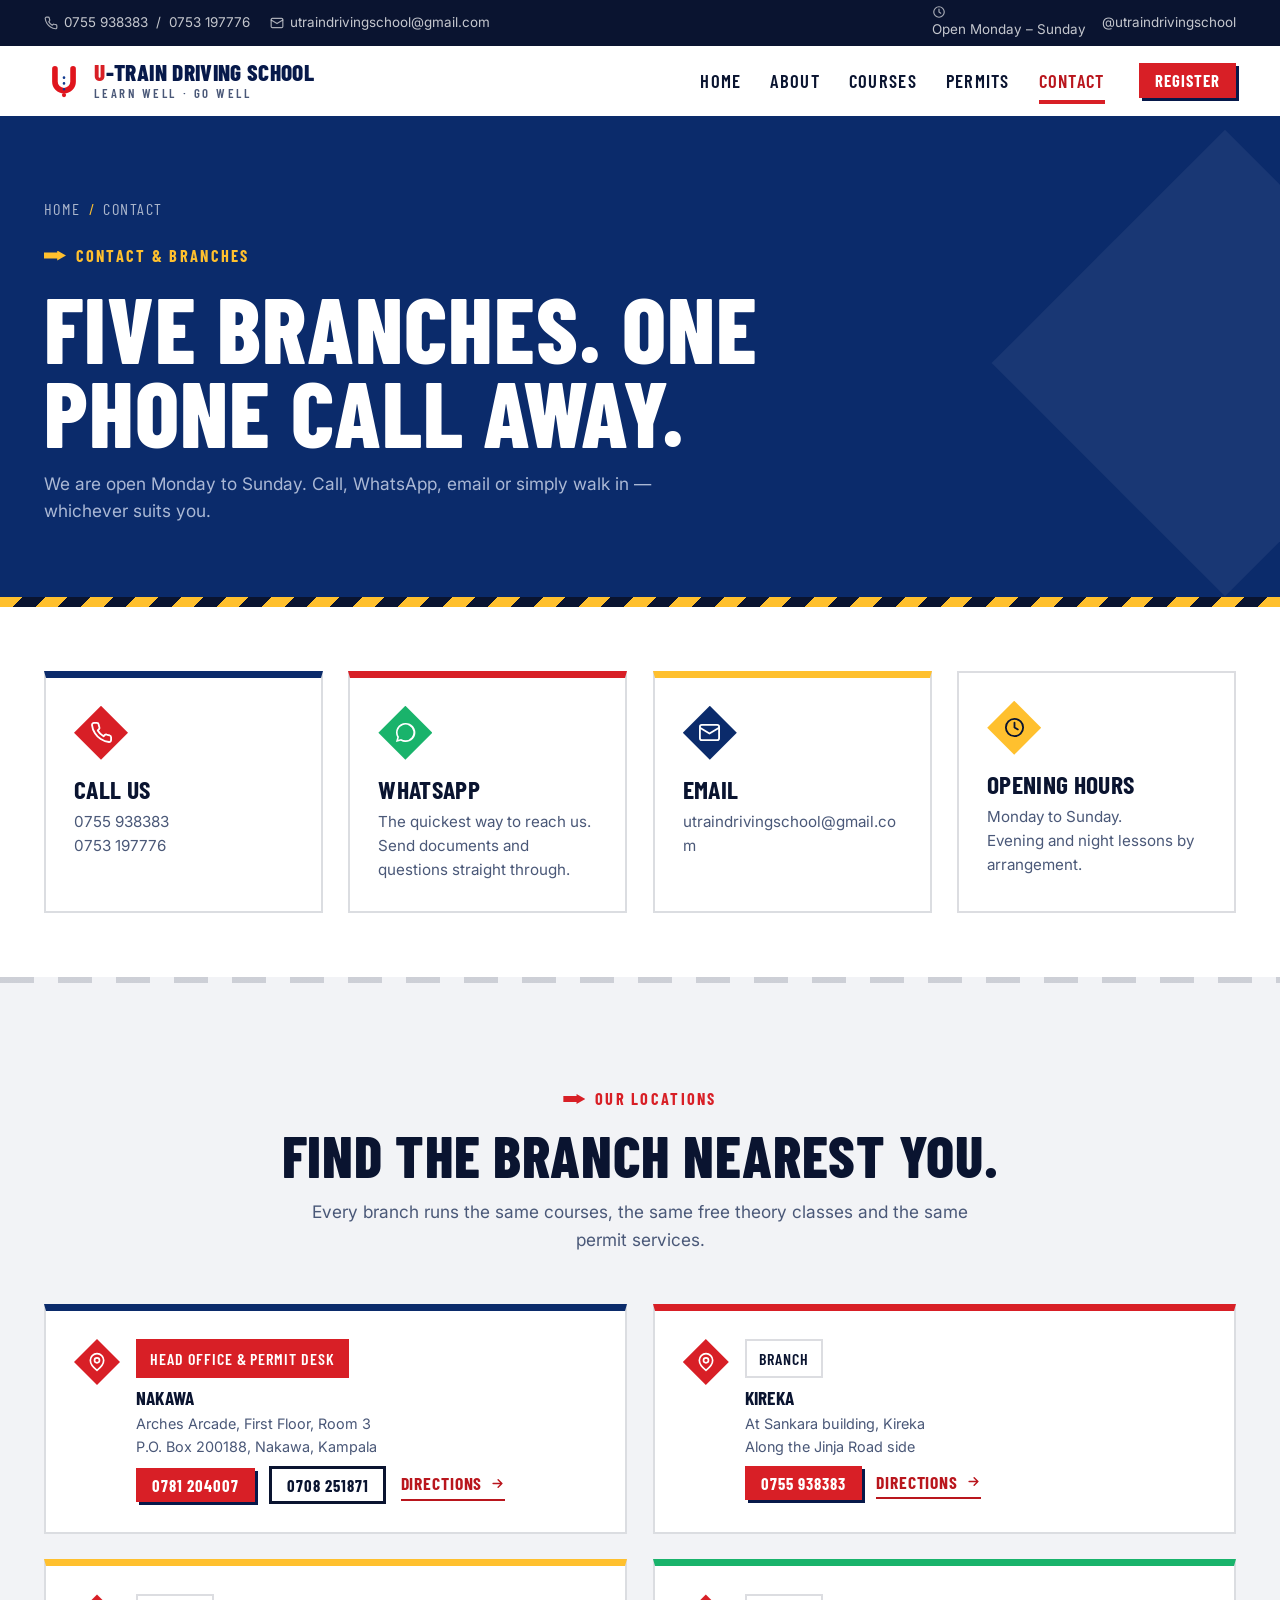
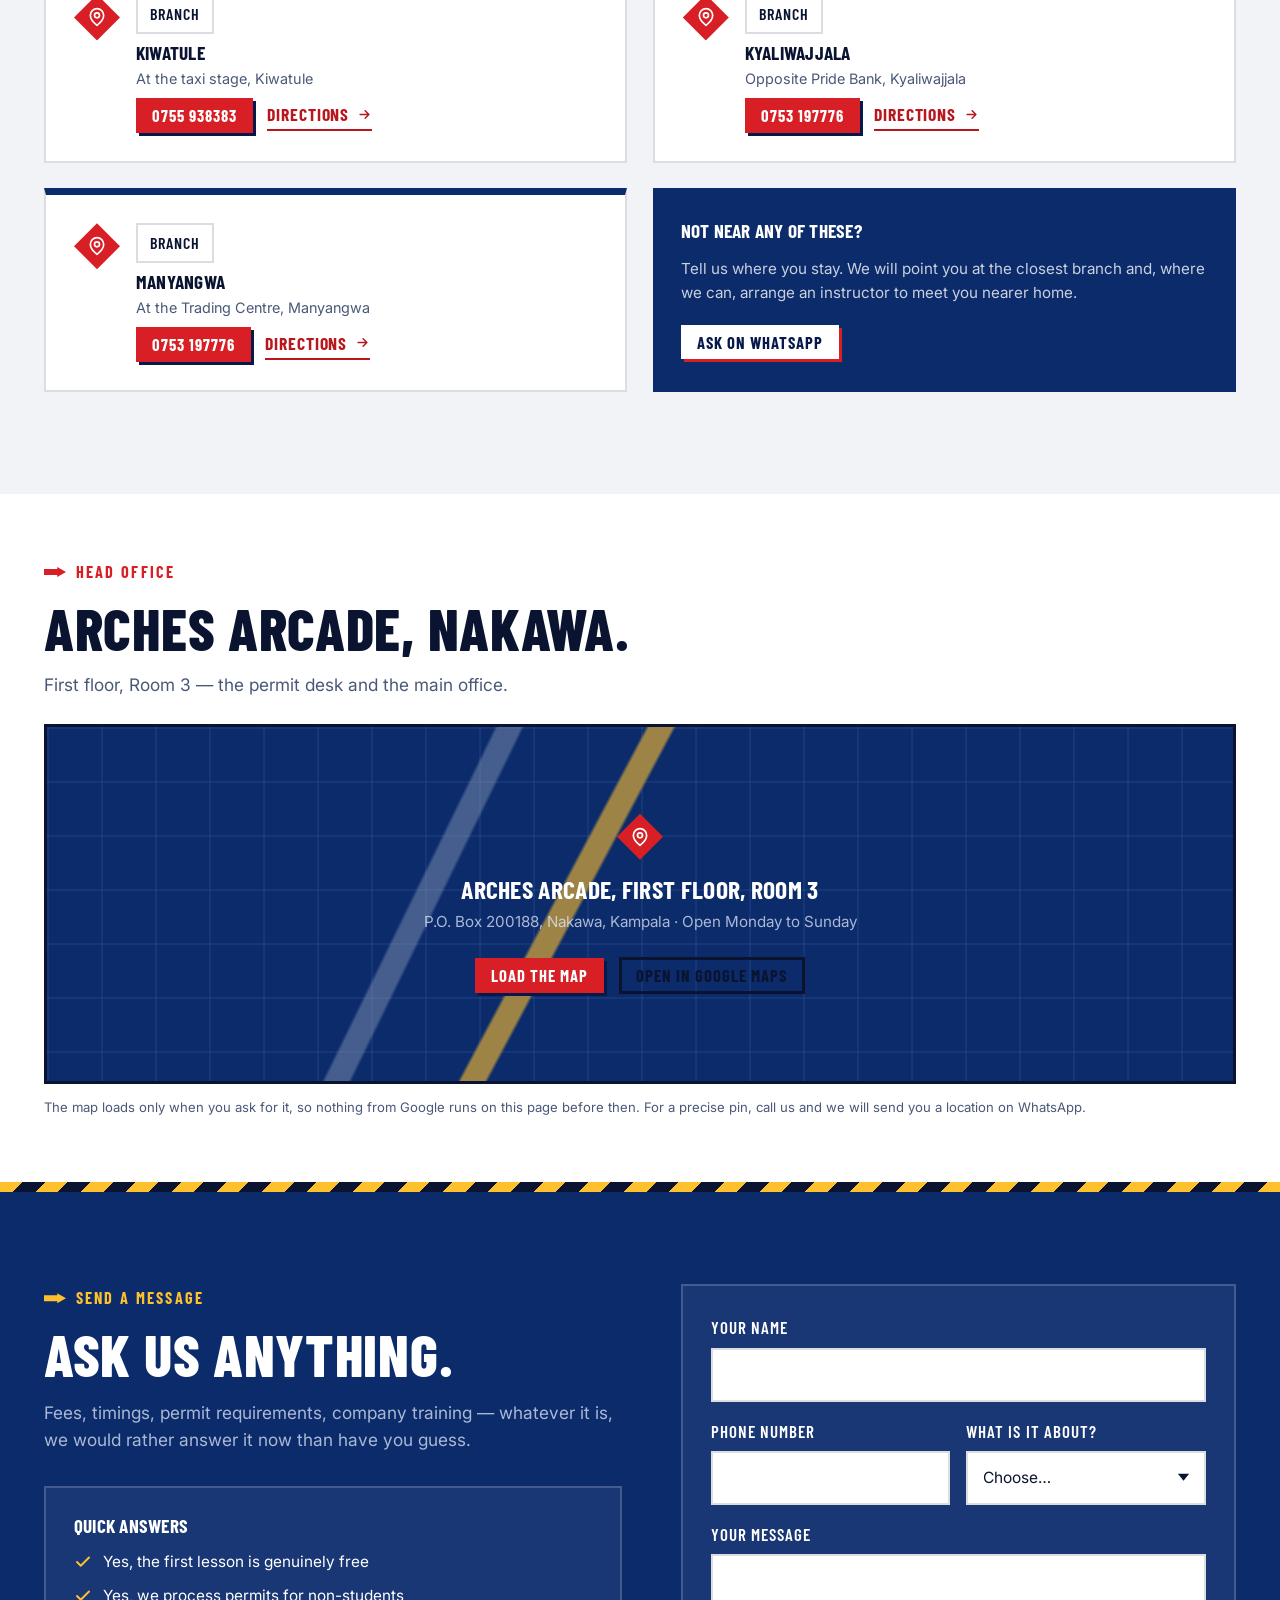
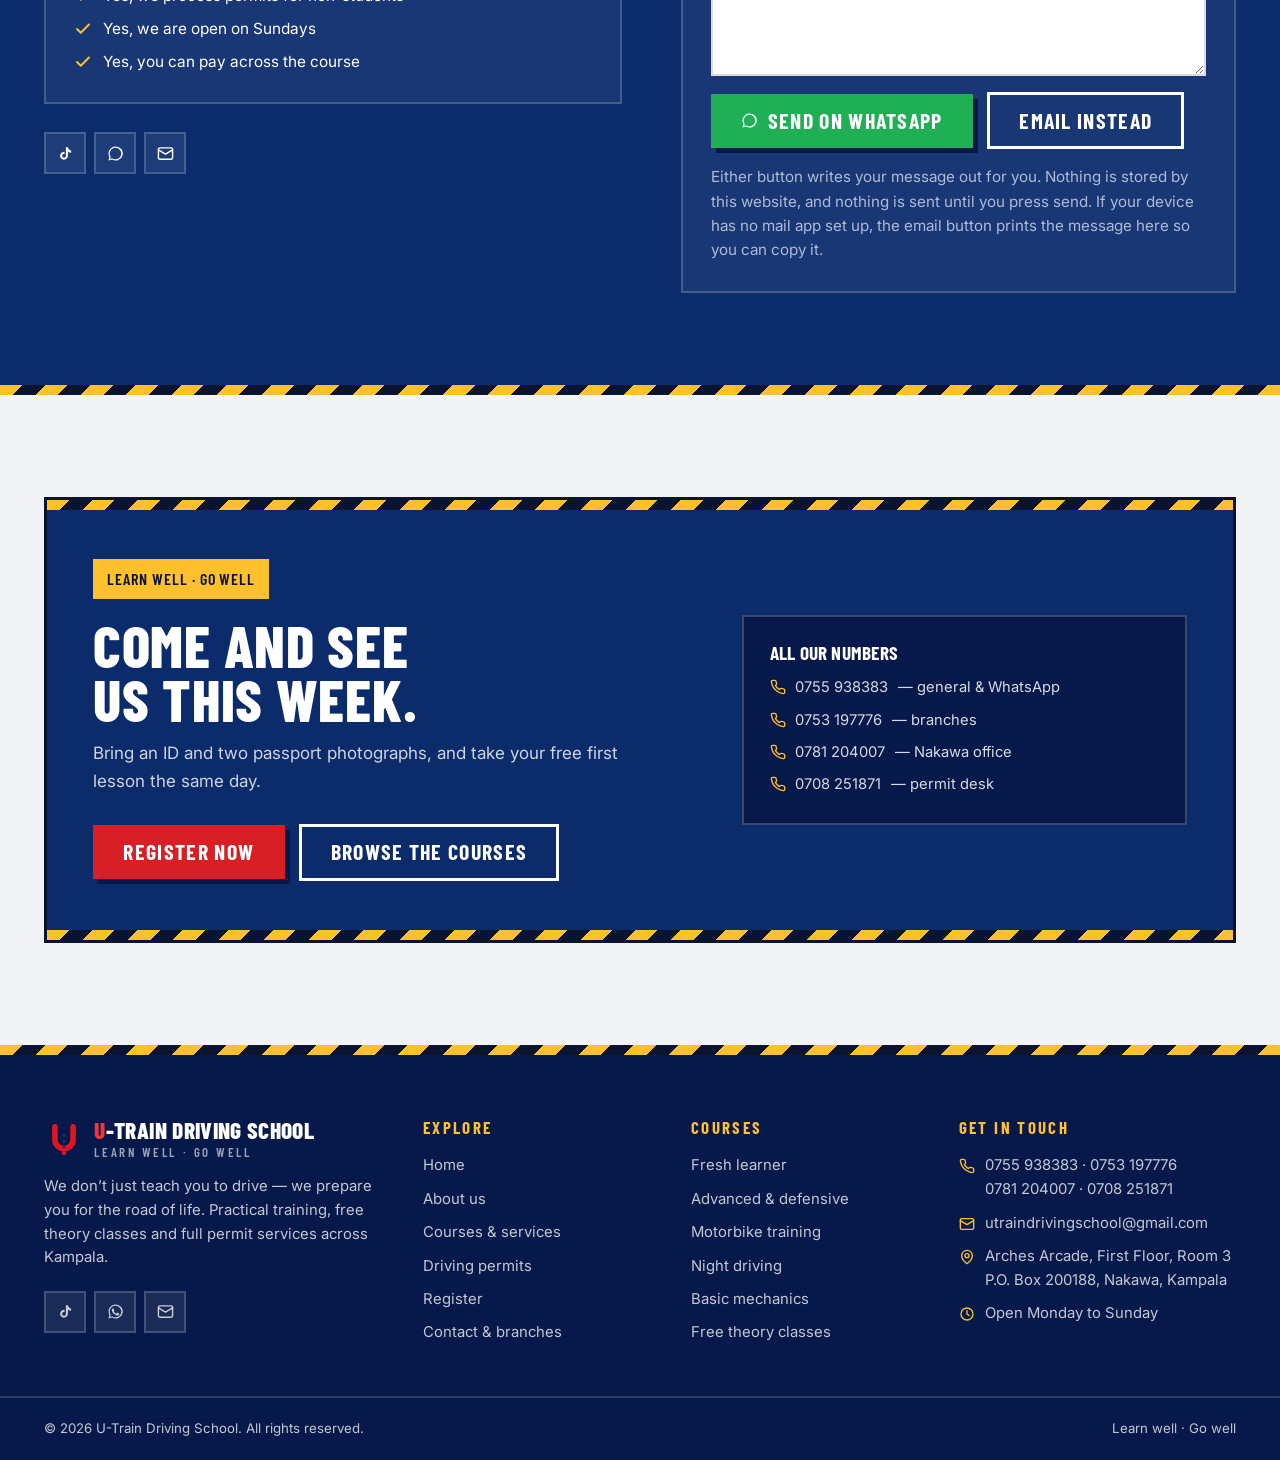
==== commit 85443d1b: "Make "Email instead" actually work It was a plain mailto: link carrying nothing but a subject, and i" ====
--- a/contact.html
+++ b/contact.html
@@ -325,12 +325,15 @@
           <label for="c-msg">Your message</label>
           <textarea id="c-msg" name="message" data-label="Message" required></textarea>
         </div>
-        <button class="btn btn--lg btn--wa btn--block" type="submit">
-          <svg viewBox="0 0 24 24" fill="currentColor"><path d="M12 2a10 10 0 0 0-8.6 15L2 22l5.2-1.4A10 10 0 1 0 12 2Zm0 18.2a8.2 8.2 0 0 1-4.2-1.2l-.3-.2-3.1.8.8-3-.2-.3A8.2 8.2 0 1 1 12 20.2Z"/></svg>
-          Send on WhatsApp
-        </button>
+        <div class="btn-row">
+          <button class="btn btn--lg btn--wa" type="submit">
+            <svg viewBox="0 0 24 24" fill="currentColor"><path d="M12 2a10 10 0 0 0-8.6 15L2 22l5.2-1.4A10 10 0 1 0 12 2Zm0 18.2a8.2 8.2 0 0 1-4.2-1.2l-.3-.2-3.1.8.8-3-.2-.3A8.2 8.2 0 1 1 12 20.2Z"/></svg>
+            Send on WhatsApp
+          </button>
+          <button class="btn btn--lg btn--ghost" type="button" data-email-send>Email instead</button>
+        </div>
         <p class="form__note" data-form-status role="status" hidden></p>
-        <p class="form__note">Opens WhatsApp with your message written out. Nothing is stored by this website, and nothing is sent until you press send.</p>
+        <p class="form__note">Either button writes your message out for you. Nothing is stored by this website, and nothing is sent until you press send. If your device has no mail app set up, the email button prints the message here so you can copy it.</p>
       </form>
     </div>
   </div>
--- a/assets/css/styles.css
+++ b/assets/css/styles.css
@@ -686,6 +686,30 @@
 .flyer-grid img{border:3px solid var(--ink);width:100%}
 .ratio-card{overflow:hidden;border:3px solid var(--ink);background:#fff}
 
+/* The email fallback. mailto: can silently do nothing on a device with no
+   mail app registered, so the composed message is always printed here too,
+   with the address and a copy button. Placed after the button rules so it
+   wins inside a dark section. */
+.mailout{margin-top:1.1rem;border:3px solid var(--ink);background:var(--amber);padding:1rem 1.1rem}
+.mailout__head{
+  display:flex;gap:.6rem;align-items:flex-start;margin-bottom:.75rem;
+  font-family:var(--font-display);font-weight:700;font-size:1.1rem;
+  letter-spacing:.04em;text-transform:uppercase;line-height:1.1;color:var(--ink);
+  word-break:break-word;
+}
+.mailout__head::before{
+  content:"";width:18px;height:16px;flex:none;margin-top:2px;
+  background:var(--ink);clip-path:polygon(50% 0,100% 100%,0 100%);
+}
+.mailout__text{
+  font-family:var(--font-body);font-size:.87rem;line-height:1.5;color:var(--ink);
+  background:#fff;border:2px solid var(--ink);padding:.8rem .9rem;margin-bottom:.9rem;
+  white-space:pre-wrap;word-break:break-word;max-height:230px;overflow:auto;
+}
+.mailout .btn-row{gap:.6rem}
+.mailout .btn--ghost{--btn-fg:var(--ink);border-color:var(--ink)}
+.mailout .btn--ghost:hover{background:var(--ink);color:var(--amber)}
+
 /* warning-triangle callout */
 .note{position:relative;background:var(--amber);color:var(--ink);padding:1rem 1.2rem 1rem 3.3rem;font-size:.93rem;border:2px solid var(--ink)}
 .note::before{content:"";position:absolute;left:1.05rem;top:1.05rem;width:20px;height:18px;background:var(--ink);clip-path:polygon(50% 0,100% 100%,0 100%)}
